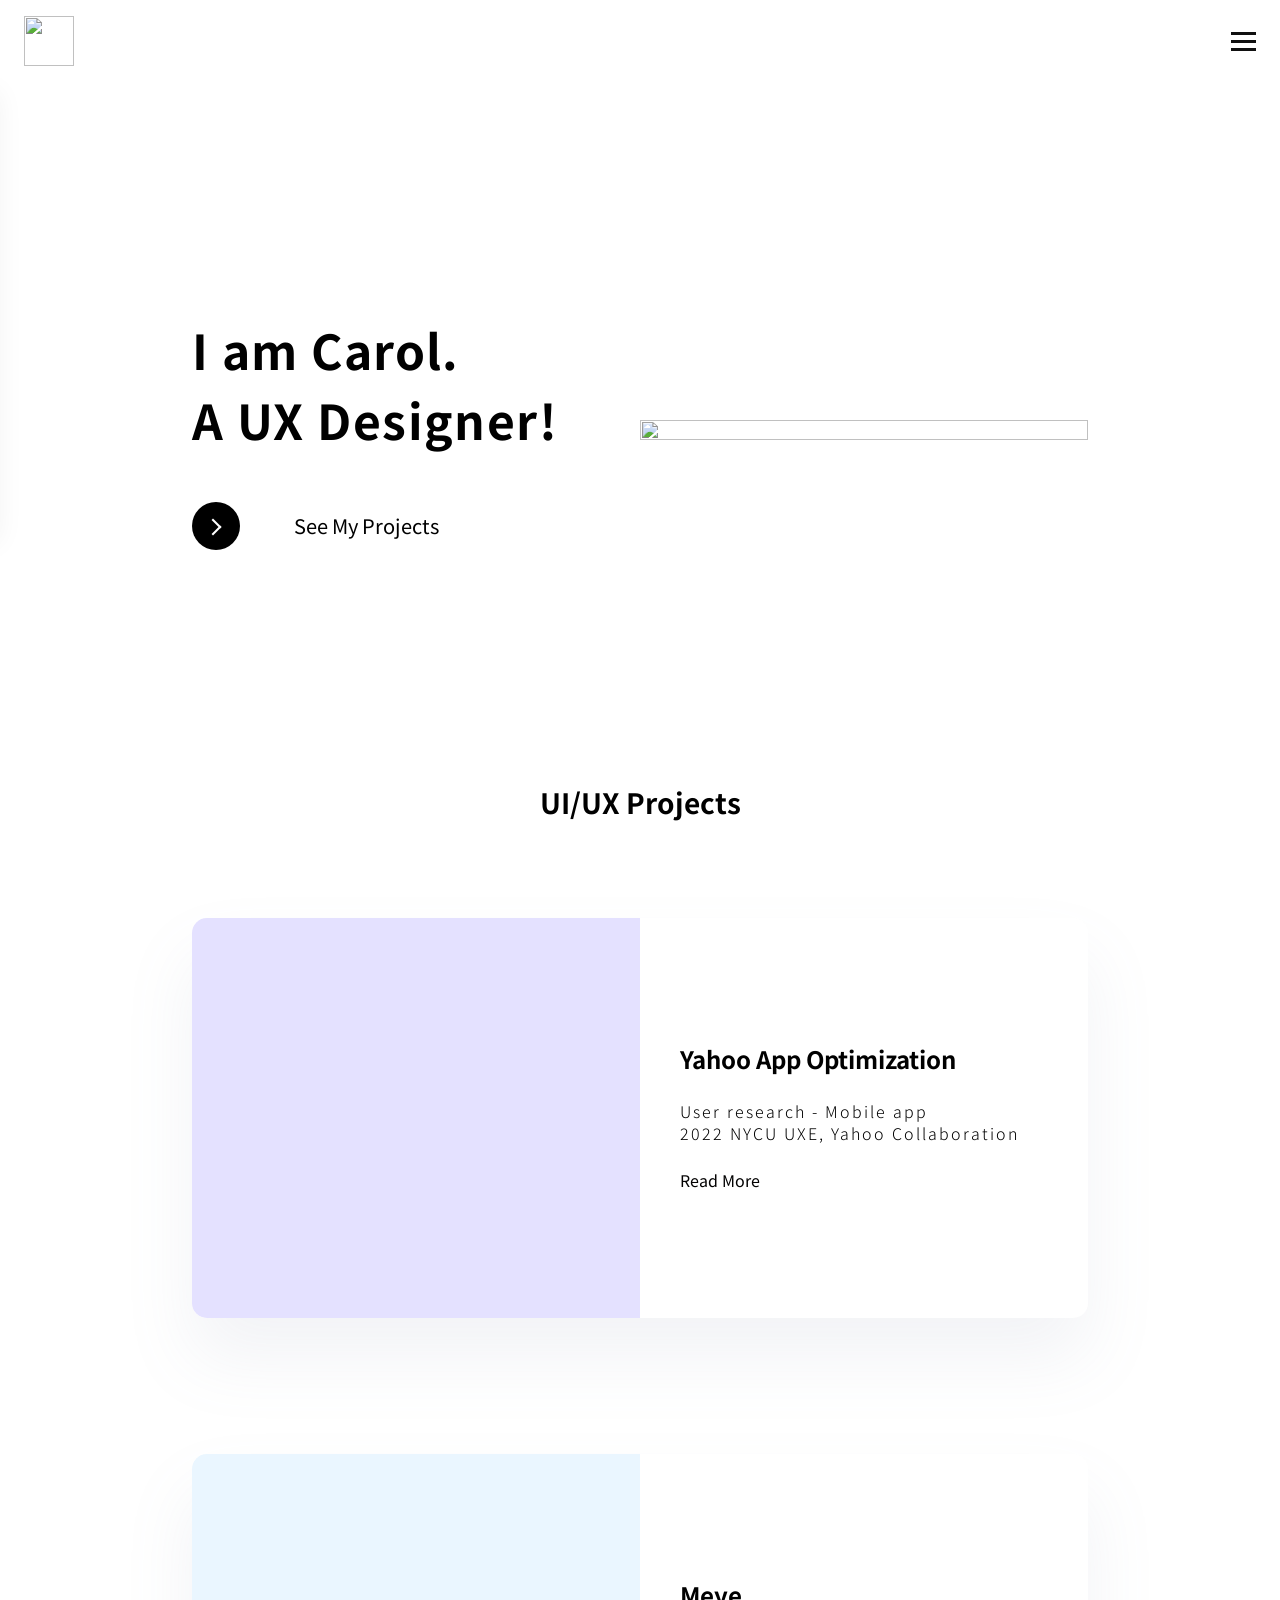
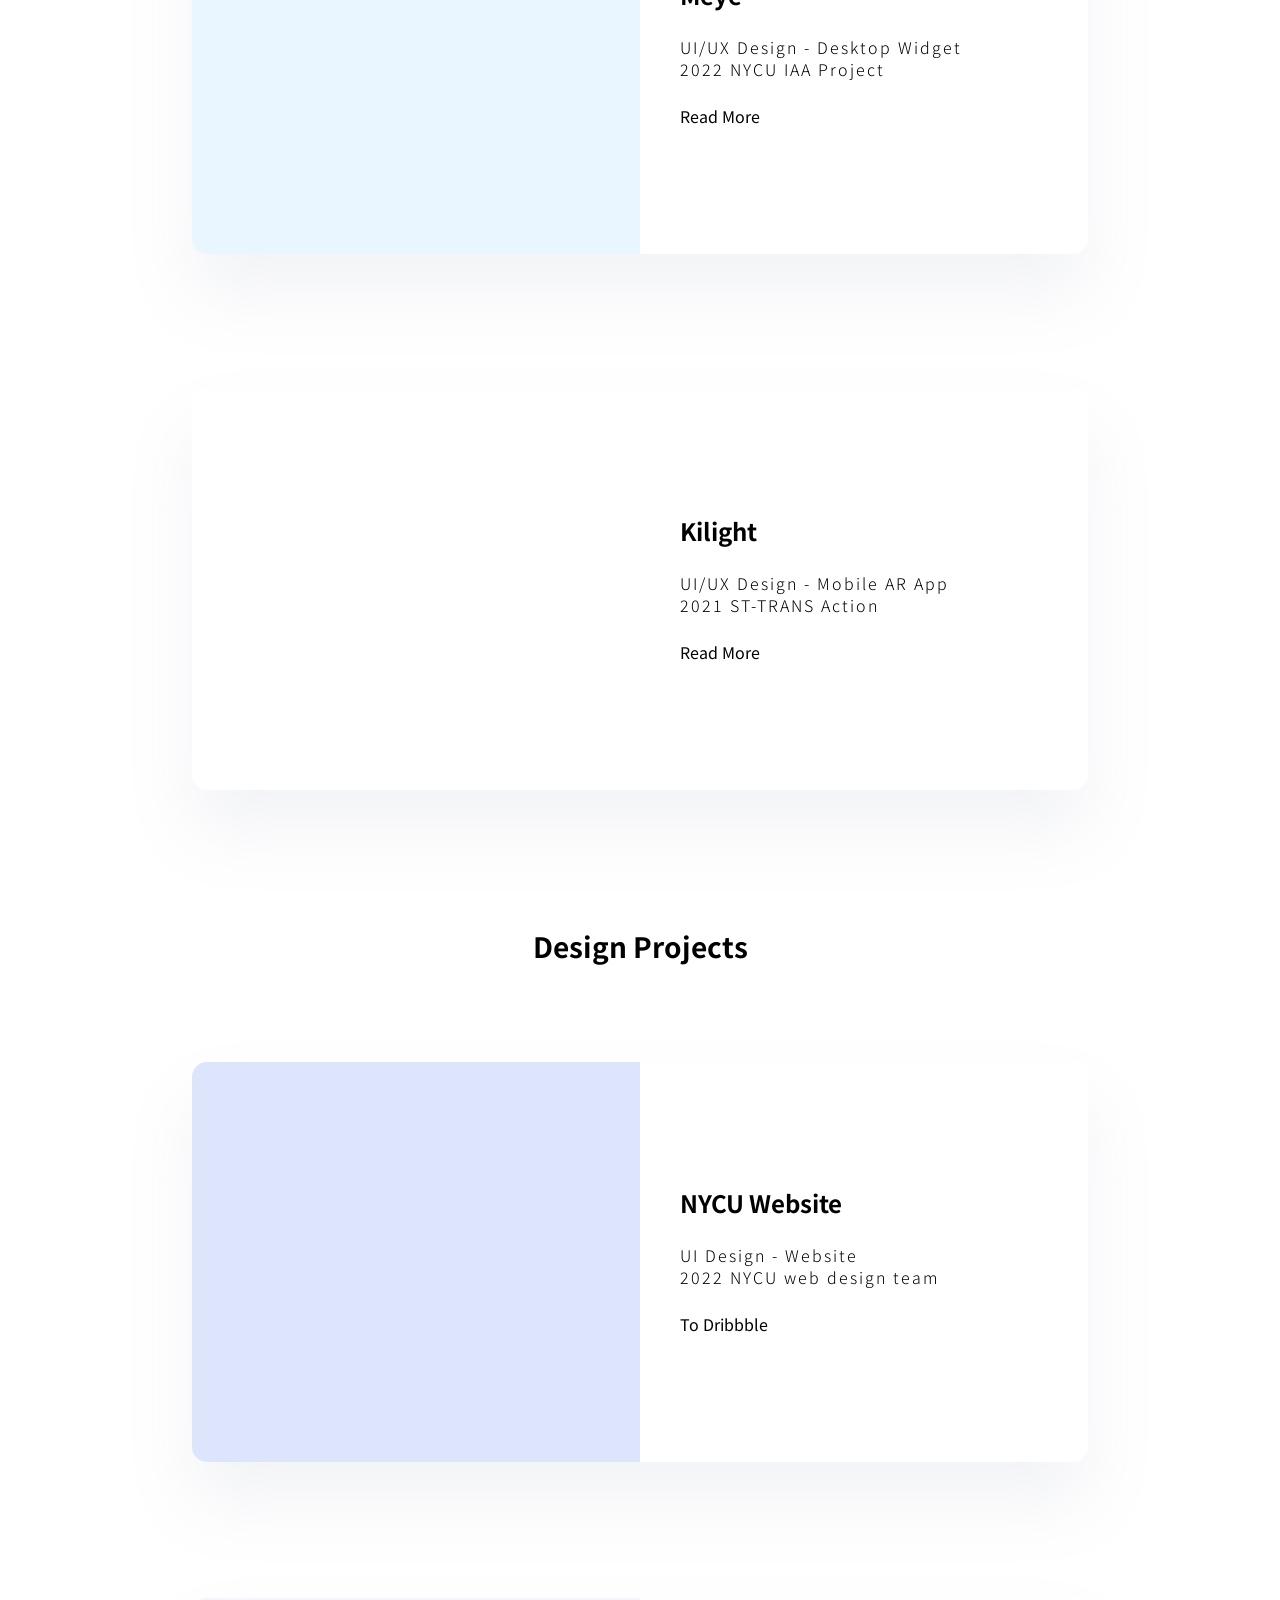
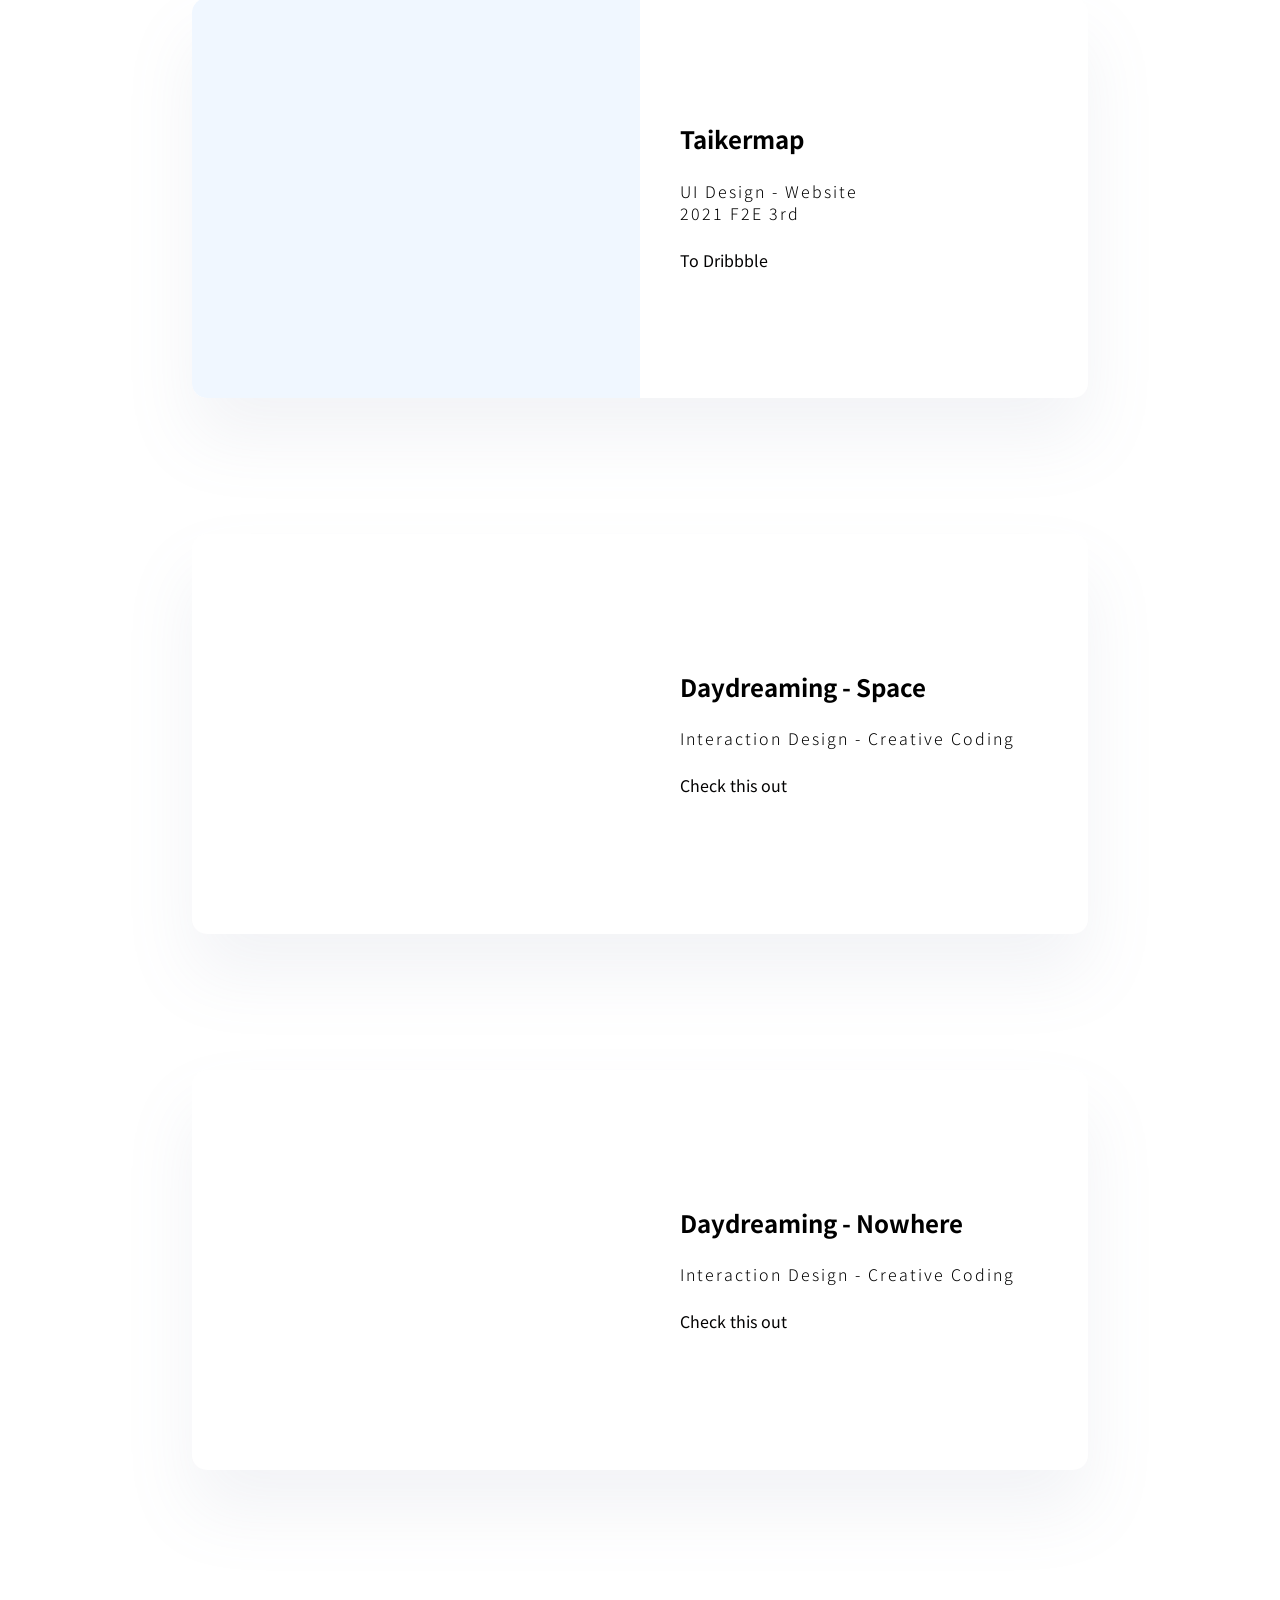
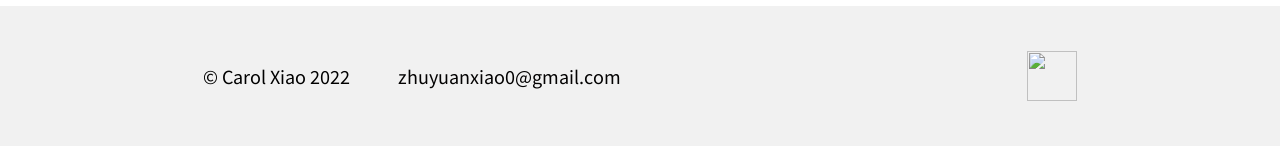
==== docs/index.html @ 7f62ba8b "update title" ====
<!DOCTYPE html>
<html lang="en">

<head>
  <meta charset="UTF-8" />
  <link rel="stylesheet" type="text/css" href="myPortfolio.css" />
  <link rel="stylesheet" type="text/css" href="header.css" />
  <title>Carol Xiao</title>
  <link rel="shortcut icon" href="favicon.ico" />
  <link rel="preconnect" href="https://fonts.googleapis.com" />
  <link rel="preconnect" href="https://fonts.gstatic.com" crossorigin />
  <link href="https://fonts.googleapis.com/css2?family=Noto+Sans+HK:wght@300;400&display=swap" rel="stylesheet" />
  <meta name="viewport" content="width=devide-width, initial-scale=1" />
</head>

<body>
  <header class="header">
    <!-- <div class="header-inner">
        <div class="header-left">
          <h1 id="logo">
            <a href="index.html">
              <img
                src="https://i.imgur.com/pyqhHzc.png"
                width="50px"
                height="50px"
              />
            </a>
          </h1>
        </div> -->

    <nav class="navbar">
      <a href="index.html">
        <img src="https://i.imgur.com/pyqhHzc.png" width="50px" height="50px" />
      </a>
      <ul class="nav-menu">
        <li class="nav-item">
          <div class="dropDown">
            <a class="nav-link" href="index.html#Works">Works</a>
            <!-- <div class="dropDown_content">
                  <a class="dropDownContent" href="StudyCat.html">Study Cat</a>
                  <a class="dropDownContent" href="Kilight.html">Kilight</a>
                  <a
                    class="dropDownContent"
                    href="https://www.behance.net/gallery/99208945/-The-Little-Planet"
                    target="_blank"
                    >Little Planet</a> -->
          </div>
          </div>
        </li>
        <li class="nav-item">
          <a class="nav-link" href="about.html">About</a>
        </li>
        <li class="nav-item">
          <a class="nav-link" href="https://drive.google.com/file/d/1lMmcZGMxt4HpkdZCqqecUzVyzg5UcU9G/view?usp=sharing"
            target="_blank">Resume</a>
        </li>
        <li class="CTA nav-item">
          <a id="headerCTA" href="mailto:zhuyuanxiao0@gmail.com">
            Contact Me
          </a>
        </li>
      </ul>

      <div class="hamburger">
        <span class="bar"></span>
        <span class="bar"></span>
        <span class="bar"></span>
      </div>
    </nav>
    </div>
  </header>

  <div id="firstSection" >
    <div class="firstSectionBlock">
      <p class="nameTitle" style="letter-spacing: 0.03em">
        I am Carol.<br />A UX Designer!
      </p>
      <p class="nameBriefing">
        I enjoy creating delightful,<br />
        human-centered digital experiences.
      </p>
      <a id="CTA2-link" href="#Works">
        <button class="CTA2">
          <p class="circle" aria-hidden="true">
            <span class="icon arrow"></span>
          </p>
          <span class="button-text">See My Projects</span>
        </button>
      </a>
    </div>
    <div class="firstSectionBlock" >
      <img  src="https://i.imgur.com/aGRggUf.jpg" height="100%" width="100%" />
    </div>
  </div>

  <article>
    <div id="Works"></div>
    <h3 class="projectsTitle" >UI/UX Projects</h3>

    <div class="blog-card" style="cursor:pointer;" onclick="location.href='Yahoo_app.html'" >
      <div class="meta">
        <div class="photowBG"
          style="background-image: url(https://i.imgur.com/H37JHY9.png); background-color: #E4E1FF;"></div>
      </div>
      <div class="description">
        <h1>Yahoo App Optimization</h1>
        <h2>User research - Mobile app<br/>2022 NYCU UXE, Yahoo Collaboration</h2>
        <p class="read-more">
          <a href="Yahoo_app.html">Read More</a>
        </p>
      </div>
    </div>

    <div class="blog-card" style="cursor:pointer;" onclick="location.href='Meye.html'">
      <div class="meta">
        <div class="photowBG"
          style="background-image: url(https://i.imgur.com/FBoFRex.png); background-color: #eaf6ff;"></div>
      </div>
      <div class="description">
        <h1>Meye</h1>
        <h2>UI/UX Design - Desktop Widget<br />2022 NYCU IAA Project</h2>
        <p class="read-more">
          <a href="Meye.html">Read More</a>
        </p>
      </div>
    </div>


    <div class="blog-card" style="cursor:pointer;" onclick="location.href='Kilight.html'">
      <div class="meta">
        <div class="photoxBG" style="background-image: url(https://i.imgur.com/wwGRRsD.png)"></div>
      </div>
      <div class="description">
        <h1>Kilight</h1>
        <h2>UI/UX Design - Mobile AR App<br />2021 ST-TRANS Action</h2>
        <p class="read-more">
          <a href="Kilight.html">Read More</a>
        </p>
      </div>
    </div>

    <!-- <div class="blog-card" style="cursor:pointer;" onclick="location.href='Study_Cat.html'">
      <div class="description">
        <h1>Study Cat</h1>
        <h2>UI/UX Design - ChatBot<br />2020 Line Fresh Hackathon Award</h2>
        <p class="read-more">
          <a href="Study_Cat.html">Read More</a>
        </p>
      </div>
      <div class="meta">
        <div class="photowBG"
          style="background-image: url(https://i.imgur.com/IWBKJfR.png); background-color: #FFE5B2;"></div>
      </div>
    </div> -->

    <h3 class="projectsTitle">Design Projects</h3>

    <div class="blog-card" style="cursor:pointer;" onclick="window.open('https://dribbble.com/shots/18249312-School-website');">
      <div class="meta">
        <div class="photowBG"
          style="background-image: url(https://i.imgur.com/tOr6yXT.png); background-color: #DCE5FB;"></div>
      </div>
      <div class="description">
        <h1>NYCU Website</h1>
        <h2>UI Design - Website<br>2022 NYCU web design team</h2>
        <p class="read-more">
          <a href="https://dribbble.com/shots/18249312-School-website" target="_blank">To Dribbble</a>
        </p>
      </div>
    </div>

    <div class="blog-card" style="cursor:pointer;"  onclick="window.open('https://dribbble.com/shots/18231547-Map-Editor');">
      <div class="meta">
        <div class="photowBG"
          style="background-image: url(https://i.imgur.com/XiMyU2R.png); background-color: #F0F7FF;"></div>
      </div>
      <div class="description">
        <h1>Taikermap</h1>
        <h2>UI Design - Website<br>2021 F2E 3rd</h2>
        <p class="read-more">
          <a href="https://dribbble.com/shots/18231547-Map-Editor" target="_blank">To Dribbble</a>
        </p>
      </div>
    </div>

    <div class="blog-card" style="cursor:pointer;" onclick="location.href= 'Space.html'; ">
      <div class="meta">
        <div class="photoxBG" style="background-image: url(https://i.imgur.com/JELkI4J.png)"></div>
      </div>
      <div class="description">
        <h1>Daydreaming - Space</h1>
        <h2>Interaction Design - Creative Coding</h2>
        <p class="read-more">
          <a href="Space.html">Check this out</a>
        </p>
      </div>
    </div>

    <div class="blog-card" style="cursor:pointer;" onclick="location.href= 'Nowhere.html'; ">
      <div class="meta">
        <div class="photoxBG" style="background-image: url(https://i.imgur.com/GGHbXxt.png)"></div>
      </div>
      <div class="description">
        <h1>Daydreaming - Nowhere</h1>
        <h2>Interaction Design - Creative Coding</h2>
        <p class="read-more">
          <a href="Nowhere.html">Check this out</a>
        </p>
      </div>
    </div>



    <!-- <div class="blog-card" style="cursor:pointer;" onclick="window.open(' https://www.behance.net/gallery/99208945/-The-Little-Planet');">
      <div class="meta">
        <div class="photoxBG" style="background-image: url(https://i.imgur.com/3weBnnA.png)"></div>
      </div>
      <div class="description">
        <h1>Little Planet</h1>
        <h2>Graphic Design - Storybook</h2>
        <p class="read-more">
          <a href="https://www.behance.net/gallery/99208945/-The-Little-Planet" target="_blank">To Behance</a>
        </p>
      </div>
    </div> -->


    <!-- <div class="blog-card">
        <div class="meta">
          <div
            class="photo"
            style="background-image: url(https://i.imgur.com/wXl6aeZ.png)"
          ></div>
        </div>
        <div class="description">
          <h1>Walking Workie</h1>
          <h2>UI/UX Design - Tangible Product<br />2021 OPEN HCI Workshop</h2>
          <p class="read-more" style="color: dimgray">Coming Soon!!</p>
        </div>
      </div> -->

  </article>


  <footer>
    <div class="footerLeft">
      <p class="copyright">&copy; Carol Xiao 2022</p>
      <a class="email" href="mailto:zhuyuanxiao0@gmail.com">zhuyuanxiao0@gmail.com</a>
    </div>
    <div class="footerRight">
      <a class="linkedin" href="https://www.linkedin.com/in/carol-xiao-5779a1158/" target="_blank">
        <img src="https://iconape.com/wp-content/files/yd/367773/svg/logo-linkedin-logo-icon-png-svg.png" width="50px"
          height="50px" />
      </a>
    </div>
  </footer>

  <script src="https://ajax.googleapis.com/ajax/libs/jquery/3.3.1/jquery.min.js"></script>
  <script>
    $(document).ready(function () {
      $("a").on("click", function (event) {
        if (this.hash !== "") {
          event.preventDefault();

          var hash = this.hash;

          $("html, body").animate(
            {
              scrollTop: $(hash).offset().top,
            },
            450,
            function () {
              // Add hash (#) to URL when done scrolling (default click behavior)
              window.location.hash = hash;
            }
          );
        } // End if
      });
    });
  </script>
  <script src="myPortfolio.js"></script>
</body>

</html>
---- docs/myPortfolio.css ----
* {
  margin: 0;
  padding: 0;
  font-family: "Noto Sans HK", sans-serif;
}

li {
  list-style: none;
}

img {
  vertical-align: top;
  border: none;
}

footer {
  display: flex;
  background-color: #f1f1f1;
  align-items: center;
  bottom: 0;
  width: 100%;
  margin: auto;
}

.footerLeft {
  display: flex;
  justify-content: flex-start;
}

.copyright {
  margin: 24px;
  color: #000000;
}

.email {
  margin: 24px;
  color: #000000;
}

.linkedin {
  margin: 24px;
}

/*1920 too small, 768 below hamburger*/
.dropDown:hover .dropDown_content {
  display: block;
}

.dropDown_content a:hover {
  background-color: #f1f1f1;
}

.dropDownContent {
  display: block;
}

.img-left {
  display: flex;
  justify-content: flex-start;
  align-items: center;
}

.row-img {
  display: flex;
  flex-direction: row;
}

/* full viewport*/
/* #Works{
    height: 24px;
} */

.blog-card {
  transition: 1s all;
  display: flex;
  flex-direction: column;
  margin: 136px auto;
  box-shadow: 0 40px 70px 0 rgb(130 136 171 / 10%);
  background: #fff;
  line-height: 1.4;
  border-radius: 15px;
  overflow: hidden;
  flex-direction: row;
  width: 70%;
  height: auto;
}

.blog-card:hover {
  transition: 1s all;
  box-shadow: 0 40px 70px 0 rgb(130 136 171 / 30%);
}

.blog-card .meta {
  flex-basis: 50%;
  height: auto;
}

.blog-card .description {
  flex-basis: 50%;
}

.blog-card .meta {
  position: relative;
}

.blog-card .photowBG {
  position: absolute;
  /* border-top-left-radius: 15px; */
  top: 0;
  right: 0;
  bottom: 0;
  left: 0;
  background-size: contain;
  background-position: center;
  background-repeat: no-repeat;
  transition: transform 0.2s;
}

.blog-card .photoxBG {
  position: absolute;
  /* border-top-left-radius: 15px; */
  top: 0;
  right: 0;
  bottom: 0;
  left: 0;
  background-size: cover;
  background-position: center;
  transition: transform 0.2s;
}

.blog-card .description {
  margin: auto;
  background: #fff;
  position: relative;
  width: 100%;
}

.blog-card .description h1 {
  margin-top: 24px;
  font-size: 24px;
  padding-left: 40px;
}

.blog-card .description .read-more {
  margin-bottom: 24px;
  font-size: 16px;
  padding-left: 40px;
}

.blog-card .description h2 {
  font-size: 16px;
  font-weight: 300;
  /* text-transform: uppercase; */
  letter-spacing: 2px;
  padding: 24px 24px 24px 40px;
}

.description {
  text-align: left;
}

.blog-card .description .read-more a:after {
  content: "→";
  font-family: FontAwesome;
  margin-left: -10px;
  opacity: 0;
  vertical-align: middle;
  transition: margin 0.3s, opacity 0.3s;
}

.blog-card .description .read-more a:hover:after {
  margin-left: 5px;
  opacity: 1;
}

/*full viewport*/

.scFirstSection {
  background-color: #fbfbfb;
  position: relative;
  width: 100%;
  height: 350px;
  display: flex;
  justify-content: center;
}

#abFirstSection {
  background-color: #f2f2f2;
  position: relative;
  width: 100%;
  height: 350px;
  text-align: center;
}

/*full viewport*/
section,
article {
  align-items: center;
  text-align: center;
}

div.contentLine {
  /* width: 50%; */
  margin: 40px auto 40px auto;
}

/**/
hr {
  border: 0.5px solid #767676;
}

/**/

div.columnProjectBlock {
  margin: auto;
  align-items: flex-start;
  width: 50%;
  height: auto;
  line-height: 50px;
  text-align: center;
  border-radius: 10px;
  display: flex;
}

.column {
  /* flex: 50%;
  padding: 16px 0; */
  text-align: left;
  height: auto;
}

div.sc-project-block {
  margin: auto;
  display: block;
  /* width: 70%; */
  height: auto;
  line-height: 50px;
  border-radius: 10px;
}

.Center3Rows {
  display: flex;
  flex-direction: row;
  align-items: center;
}

.centerRowHighlight {
  color: #32A4F4;
  padding: 8px;
}

.centerRow {
  margin: 12px;
  padding: 16px;
  text-align: center;
  border-radius: 6px;
  background-color: #EDF8FF;
  box-shadow: 10px 13px 0px 0px #F8F8F8;
}


/* max 以下 min 以上 */

@media (min-width: 320px) {

  /**/
  #firstSection {
    background-color: #ffff;
    width: 80%;
    position: relative;
    margin: auto;
    display: flex;
    padding: 0 10%;
    height: auto+40px;
    justify-content: space-between;
    align-items: center;
  }

  .nameTitle {
    color: #000000;
    font-size: 20px;
    font-weight: bolder;
    width: auto;
  }

  /**/
  .nameBriefing {
    display: none;
  }

  /**/
  button.CTA2 {
    display: none;
    /* font-size: 12px;
    margin-top: 16px;
    line-height: 24px;
    height: 24px;
    padding: 0 8px 0 8px;
    border: none;
    color: #fff;
    background-color: #000000;
    border-radius: 5px; */
    /* position: relative; */
  }

  /**/
  .projectsTitle {
    font-size: 18px;
    text-align: center;
    margin-bottom: -40px;
    padding-top: 32px;
  }

  /**/
  .blog-card {
    flex-direction: column;
    margin: 56px auto;
    width: 80%;
    height: 400px;
    display: flex;
  }

  .blog-card .photo {
    position: absolute;
    top: 0;
    right: 0;
    bottom: 0;
    left: 0;
    /* background-size: cover; */
    /* background-position: center; */
    transition: transform 0.2s;
    order: 1;
  }

  .blog-card .description {
    order: 2;
  }

  .blog-card .description h1 {
    margin-top: 24px;
    font-size: 16px;
    padding-left: 24px;
  }

  .blog-card .description .read-more {
    margin-bottom: 24px;
    font-size: 12px;
    padding-left: 24px;
  }

  .blog-card .description h2 {
    font-size: 12px;
    font-weight: 300;
    /* text-transform: uppercase; */
    letter-spacing: 2px;
    padding: 24px 24px 24px 24px;
  }

  /**/
  footer {
    display: flex;
    height: 320px;
    flex-direction: column;
    justify-content: space-around;
    align-items: center;
    bottom: 0;
    width: 100%;
    background-color: #f1f1f1;
  }

  .footerLeft {
    display: flex;
    flex-direction: column;
    justify-content: center;
    align-items: center;
    font-size: 14px;
  }

  /**/
  #klFirstSection {
    display: flex;
    flex-direction: column;
    justify-content: space-between;
    background-color: #e5efbd;
    position: relative;
    width: 100%;
    height: auto;
    text-align: center;
    margin-bottom: 40px;
  }

  .kltitle {
    padding: 40px;
    font-size: 40px;
    color: #81b85c;
  }

  strong.title {
    font-size: 18px;
    margin: 16px;
    line-height: 20px;
  }

  .klimg {
    color: #81b85c;
    height: auto;
    width: 300px;
  }

  div.columnProjectBlock {
    margin: auto;
    align-items: flex-start;
    justify-content: center;
    width: 90%;
    height: auto;
    line-height: 50px;
    text-align: center;
    border-radius: 10px;
    flex-direction: column;
    display: flex;
  }

  div.project-block {
    margin: auto;
    display: block;
    align-items: center;
    justify-content: center;
    /* width: 90%; */
    height: auto;
    line-height: 32px;
    text-align: left;
    border-radius: 10px;
  }

  p.boldBriefing {
    font-weight: 500;
    color: black;
    font-size: 16px;
    line-height: 25px;
    padding: 16px 8px 8px 8px;
  }

  .briefing {
    font-family: "Noto Sans HK", sans-serif;
    font-size: 14px;
    line-height: 30px;
    font-weight: 300;
    padding: 8px 8px 24px 8px;
    letter-spacing: 2px;
    color: #000000;
  }

  p.centerBriefing {
    font-family: "Noto Sans HK", sans-serif;
    font-size: 14px;
    line-height: 30px;
    font-weight: 300;
    padding: 8px 8px 24px 8px;
    letter-spacing: 2px;
    color: #000000;
    text-align: center;
  }

  div.columnProjectBlockImg {
    margin: auto;
    align-items: center;
    justify-content: center;
    width: 100%;
    height: auto;
    line-height: 50px;
    text-align: center;
    border-radius: 10px;
    display: flex;
    flex-wrap: wrap;
  }

  .columnImgWithBorder {
    flex: 50%;
    margin: 16px;
    border: 0.5px solid #000;
  }

  .columnImg {
    flex: 50%;
    margin: 16px;
  }

  /*KLtable2*/

  .flex-container {
    border-radius: 6px;
    display: flex;
    flex-direction: column;
    text-align: center;
    width: 100%;
    margin: auto;
    flex-wrap: wrap;
  }

  .table-odd-column {
    background-color: #f2f9d5;
    padding: 16px;
    flex: 10%;
    display: flex;
    flex-direction: row;
  }

  .table-content {
    flex: 10%;
    font-size: 12px;
    line-height: 16px;
  }

  .table-content-img {
    flex: 10%;
    font-size: 12px;
    line-height: 16px;
  }

  .table-even-column {
    background-color: #fefffb;
    padding: 16px;
    flex: 10%;
    display: flex;
  }

  /* div.contentLine {
    width: 80%;
  } */

  .Center3Rows {
    display: flex;
    flex-direction: column;
  }

  .centerRow {
    width: 80%;
    margin-top: 12px;
    margin-bottom: 12px;
  }

  .yahooAppPersona {
    width: 80%;
  }
}


@media (min-width: 768px) {

  /**/
  #firstSection {
    background-color: #ffff;
    width: 80%;
    position: relative;
    margin: auto;
    display: flex;
    padding: 0 10%;
    height: 500px;
    justify-content: space-between;
    align-items: center;
  }

  .nameTitle {
    color: #000000;
    font-size: 32px;
    font-weight: bolder;
    width: auto;
  }

  .nameBriefing {
    font-size: 20px;
    width: auto;
    margin-top: 48px;
  }

  /**/
  button.CTA2 .button-text {
    font-size: 20px;
    line-height: 48px;
  }

  /**/
  .projectsTitle {
    font-size: 24px;
    text-align: center;
    margin-bottom: -40px;
  }

  /**/
  .blog-card {
    flex-direction: row;
    margin: 136px auto;
    width: 70%;
    height: 400px;
  }

  .blog-card .description h1 {
    margin-top: 24px;
    font-size: 24px;
    padding-left: 40px;
  }

  .blog-card .description .read-more {
    margin-bottom: 24px;
    font-size: 16px;
    padding-left: 40px;
  }

  .blog-card .description h2 {
    font-size: 16px;
    font-weight: 300;
    /* text-transform: uppercase; */
    letter-spacing: 2px;
    padding: 24px 24px 24px 40px;
  }

  /**/
  .projectsTitle {
    font-size: 24px;
    text-align: center;
    margin-bottom: -40px;
    padding-top: 0px;
  }

  /**/

  .headerUl {
    width: 360px;
    display: grid;
    grid-gap: 20px;
    grid-template-columns: 1fr 1fr 1fr;
  }

  .pagelink {
    font-size: 18px;
  }

  /**/
  footer {
    display: flex;
    height: 140px;
    flex-direction: row;
    justify-content: space-around;
    align-items: center;
    bottom: 0;
    width: 100%;
    background-color: #f1f1f1;
  }

  .footerLeft {
    display: flex;
    flex-direction: row;
    justify-content: flex-start;
    font-size: 18px;
  }

  /**/
  #klFirstSection {
    display: flex;
    flex-direction: column;
    justify-content: space-between;
    background-color: #e5efbd;
    position: relative;
    width: 100%;
    height: 450px;
    text-align: center;
  }

  .kltitle {
    padding: 40px;
    font-size: 40px;
    color: #81b85c;
  }

  .klimg {
    color: #81b85c;
    height: 300px;
    width: auto;
  }

  strong.title {
    font-size: 18px;
    margin: 40px;
    line-height: 24px;
  }

  div.columnProjectBlock {
    margin: auto;
    align-items: flex-start;
    width: 50%;
    height: auto;
    line-height: 50px;
    text-align: center;
    border-radius: 10px;
    display: flex;
  }

  div.project-block {
    margin: auto;
    display: block;
    align-items: center;
    justify-content: center;
    /* width: 60%; */
    height: auto;
    line-height: 32px;
    text-align: left;
    border-radius: 10px;
  }

  p.boldBriefing {
    font-weight: 500;
    color: black;
    font-size: 16px;
    line-height: 25px;
    padding: 16px 8px 8px 8px;
  }

  .briefing {
    font-family: "Noto Sans HK", sans-serif;
    font-size: 16px;
    line-height: 30px;
    font-weight: 300;
    padding: 8px 8px 24px 8px;
    letter-spacing: 2px;
    color: #000000;
  }

  p.centerBriefing {
    font-family: "Noto Sans HK", sans-serif;
    font-size: 16px;
    line-height: 30px;
    font-weight: 300;
    padding: 8px 8px 24px 8px;
    letter-spacing: 2px;
    color: #000000;
    text-align: center;
  }

  div.columnProjectBlockImg {
    margin: auto;
    align-items: center;
    justify-content: center;
    width: 100%;
    height: auto;
    line-height: 50px;
    text-align: center;
    border-radius: 10px;
    display: flex;
    flex-wrap: nowrap;
  }

  .columnImgWithBorder {
    flex: 50%;
    margin: 16px;
    text-align: left;
    /* height: 340px; */
    border: 0.5px solid #000;
  }

  /*KLtable2*/

  .flex-container {
    border-radius: 6px;
    display: flex;
    flex-direction: column;
    text-align: center;
    width: 90%;
    margin: auto;
    flex-wrap: nowrap;
  }

  .table-odd-column {
    background-color: #f2f9d5;
    padding: 16px;
    flex: 10%;
    display: flex;
    flex-direction: row;
  }

  .table-content {
    flex: 10%;
    line-height: 72px;
  }

  .table-content-img {
    flex: 10%;
  }

  .table-even-column {
    background-color: #fefffb;
    padding: 16px;
    flex: 10%;
    display: flex;
  }

  /**/
  #CTA2-link {
    display: block;
  }

  button.CTA2 {
    margin-top: 48px;
    position: relative;
    display: block;
    cursor: pointer;
    outline: none;
    border: 0;
    text-decoration: none;
    background: transparent;
    padding: 0;
    width: 100%;
    max-width: 300px;
    height: auto;
  }

  /*no hover effect*/
  button.CTA2 .circle {
    transition: all 0.45s cubic-bezier(0.65, 0, 0.076, 1);
    position: relative;
    display: block;
    margin: 0;
    width: 3rem;
    height: 3rem;
    background: #000000;
    border-radius: 1.625rem;
  }

  button.CTA2 .circle .icon {
    transition: all 0.45s cubic-bezier(0.65, 0, 0.076, 1);
    position: absolute;
    top: 0;
    bottom: 0;
    margin: auto;
    background: #fff;
  }

  button.CTA2 .circle .icon.arrow {
    transition: all 0.45s cubic-bezier(0.65, 0, 0.076, 1);
    left: 0.625rem;
    width: 1.125rem;
    height: 0.125rem;
    background: none;
  }

  button.CTA2 .circle .icon.arrow::before {
    position: absolute;
    content: "";
    top: -0.25rem;
    right: 0.0625rem;
    width: 0.625rem;
    height: 0.625rem;
    border-top: 0.125rem solid #fff;
    border-right: 0.125rem solid #fff;
    transform: rotate(45deg);
  }

  button.CTA2 .button-text {
    transition: width 0.45s cubic-bezier(0.85, 0, 0.076, 1);
    position: absolute;
    top: 0;
    left: 0;
    right: 0;
    bottom: 0;
    padding: 0 0 0 3rem;
    margin: auto;
    color: #000000;
    font-size: 20px;
    line-height: 48px;
    text-align: center;
  }

  button:hover .circle {
    width: 100%;
  }

  button:hover .circle .icon.arrow {
    background: #fff;
    transform: translate(1rem, 0);
  }

  button:hover .button-text {
    color: #fff;
  }
/* 
  div.contentLine {
    width: 50%;
  } */

  .Center3Rows {
    display: flex;
    flex-direction: row;
    justify-content: space-evenly;
    align-items: stretch;
  }

  .centerRowHighlight {
    color: #32A4F4;
  }


  .centerRow {
    /* display: flex;
    justify-content: space-evenly;
    flex-direction: row; */
    /* width: 25%; */
    /* height:10%;
    margin: auto; */
    padding: 16px;
    text-align: center;
    border-radius: 6px;
    background-color: #EDF8FF;
    box-shadow: 10px 13px 0px 0px #F8F8F8;
  }

}

@media (min-width: 1024px) {

  /**/
  #firstSection {
    background-color: #ffff;
    width: 70%;
    position: relative;
    margin: auto;
    display: flex;
    padding: 0 10%;
    height: 700px;
    justify-content: space-between;
    align-items: center;
  }

  .nameTitle {
    color: #000000;
    font-size: 48px;
    font-weight: bolder;
    width: auto;
  }

  /**/
  .nameBriefing {
    font-size: 24px;
    width: auto;
    margin-top: 48px;
  }

  .projectsTitle {
    font-size: 28px;
    text-align: center;
    margin-bottom: -40px;
  }

  /**/
  /**/
  #klFirstSection {
    display: flex;
    flex-direction: column;
    justify-content: space-between;
    background-color: #e5efbd;
    position: relative;
    width: 100%;
    height: 450px;
    text-align: center;
  }

  .kltitle {
    padding: 40px;
    font-size: 40px;
    color: #81b85c;
  }

  .klimg {
    color: #81b85c;
    height: 300px;
    width: auto;
  }

  strong.title {
    font-size: 20px;
    margin: 40px;
    line-height: 24px;
  }

  div.project-block {
    margin: auto;
    display: block;
    align-items: center;
    justify-content: center;
    /* width: 50%; */
    height: auto;
    line-height: 32px;
    text-align: left;
    border-radius: 10px;
  }

  p.boldBriefing {
    font-weight: 500;
    color: black;
    font-size: 20px;
    line-height: 25px;
    padding: 16px 8px 8px 8px;
  }

  .briefing {
    font-family: "Noto Sans HK", sans-serif;
    font-size: 18px;
    line-height: 30px;
    font-weight: 300;
    padding: 8px 8px 24px 8px;
    letter-spacing: 2px;
    color: #000000;
  }

  p.centerBriefing {
    font-family: "Noto Sans HK", sans-serif;
    font-size: 18px;
    line-height: 30px;
    font-weight: 300;
    padding: 8px 8px 24px 8px;
    letter-spacing: 2px;
    color: #000000;
    text-align: center;
  }

  div.columnProjectBlockImg {
    margin: auto;
    align-items: center;
    justify-content: center;
    width: 100%;
    height: auto;
    line-height: 50px;
    text-align: center;
    border-radius: 10px;
    display: flex;
    flex-wrap: nowrap;
  }

  .columnImgWithBorder {
    flex: 50%;
    margin: 16px;
    text-align: left;
    /* height: 340px; */
    border: 0.5px solid #000;
  }

  /*KLtable2*/

  .flex-container {
    border-radius: 6px;
    display: flex;
    flex-direction: column;
    text-align: center;
    width: 100%;
    margin: auto;
    flex-wrap: nowrap;
  }

  .table-odd-column {
    background-color: #f2f9d5;
    padding: 16px;
    flex: 10%;
    display: flex;
    flex-direction: row;
  }

  .table-content {
    flex: 10%;
    line-height: 72px;
    font-size: 16px;
  }

  .table-content-img {
    flex: 10%;
    font-size: 16px;
  }

  .table-even-column {
    background-color: #fefffb;
    padding: 16px;
    flex: 10%;
    display: flex;
  }

  .yahooAppPersona {
    width: 100%;
  }
}

@media (min-width: 1920px) {

  .blog-card {
    flex-direction: row;
    width: 1344px;
    height: 400px;
  }

  .blog-card .meta {
    flex-basis: 50%;
    height: auto;
  }

  .blog-card .description {
    flex-basis: 50%;
  }
}

/*KLtable1*/
p.tableTitleContent {
  font-family: "Noto Sans HK", sans-serif;
  font-size: 16px;
  line-height: 24px;
  font-weight: 400;
  /* padding: 8px 8px 24px 8px; */
  width: 60%;
  color: #6b4e4f;
  margin: auto;
}

p.tableTitle {
  font-family: "Noto Sans HK", sans-serif;
  font-size: 16px;
  line-height: 24px;
  font-weight: 400;
  color: #000000;
  text-align: left;
}

p.tableContent {
  font-family: "Noto Sans HK", sans-serif;
  font-size: 16px;
  line-height: 20px;
  font-weight: 300;
  color: #000000;
}

.fixed_headers {
  margin: 24px auto 24px auto;
  /* width: 90%; */
  table-layout: fixed;
  border-collapse: collapse;
}

.fixed_headers th {
  padding: auto;
  text-align: center;
  height: 200px;
}

.fixed_headers td.tableContent {
  font-family: "Noto Sans HK", sans-serif;
  font-size: 16px;
  line-height: 20px;
  font-weight: 300;
  color: #000000;
}

.fixed_headers td {
  text-align: left;
}

.fixed_headers td:nth-child(1),
.fixed_headers th:nth-child(1) {
  padding: 8px 16px;
  width: 10% - 64px;
}

.fixed_headers td:nth-child(2),
.fixed_headers th:nth-child(2) {
  padding: 16px;
  width: 45%;
}

.fixed_headers td:nth-child(3),
.fixed_headers th:nth-child(3) {
  padding: 16px;
  width: 45%;
}

.fixed_headers thead {
  background-color: rgba(255, 248, 232);
  color: #000000;
}

.fixed_headers thead tr {
  display: block;
  position: relative;
}

.fixed_headers tbody {
  display: block;
  overflow: auto;
  width: 100%;
  /* height: 400px; */
}

.fixed_headers tbody tr:nth-child(even) {
  background-color: rgba(255, 248, 232);
}



/* 競品分析表格 */
p.tableTitleContent {
  font-family: "Noto Sans HK", sans-serif;
  font-size: 16px;
  line-height: 24px;
  font-weight: 400;
  /* padding: 8px 8px 24px 8px; */
  width: 60%;
  color: #6b4e4f;
  margin: auto;
}

p.tableTitle {
  font-family: "Noto Sans HK", sans-serif;
  font-size: 16px;
  line-height: 24px;
  font-weight: 400;
  color: #000000;
  text-align: left;
}

p.tableContent {
  font-family: "Noto Sans HK", sans-serif;
  font-size: 16px;
  line-height: 20px;
  font-weight: 300;
  color: #000000;
  justify-content: space-between;
}

.competitiveAnalysisTable {
  margin: 24px auto 24px auto;
  table-layout: fixed;
  border-collapse: collapse;
}

.competitiveAnalysisTable th {
  padding: auto;
  text-align: center;
}

.competitiveAnalysisTable td.tableContent {
  font-family: "Noto Sans HK", sans-serif;
  font-size: 16px;
  line-height: 20px;
  font-weight: 300;
  color: #000000;
}

.competitiveAnalysisTable td {
  text-align: left;
}

.competitiveAnalysisTable td:nth-child(1),
.competitiveAnalysisTable th:nth-child(1) {
  padding: 8px 16px;
  width: 15%;
}

.competitiveAnalysisTable td:nth-child(2),
.competitiveAnalysisTable th:nth-child(2) {
  padding: 16px;
  width: 30%;
}

.competitiveAnalysisTable td:nth-child(3),
.competitiveAnalysisTable th:nth-child(3) {
  padding: 16px;
  width: 30%;
}

.competitiveAnalysisTable td:nth-child(4),
.competitiveAnalysisTable th:nth-child(4) {
  padding: 16px;
  width: 30%;
}

.competitiveAnalysisTable thead {
  background-color: rgba(255, 248, 232);
  color: #000000;
  justify-content: space-between;
  line-height: normal;
}

.competitiveAnalysisTable thead tr {
  display: flex;
  position: relative;
}

.competitiveAnalysisTable tbody {
  display: block;
  overflow: auto;
  width: 100%;
  /* height: 400px; scroll */
}

.competitiveAnalysisTable tbody tr:nth-child(even) {
  background-color: rgba(255, 248, 232);
}

.video-container {
  position: relative;
  padding-bottom: 56.25%;
  padding-top: 30px;
  height: 0;
  overflow: hidden;

}

.video-container iframe,
.video-container object,
.video-container embed {
  position: absolute;
  top: 0;
  left: 0;
  width: 100%;
  height: 100%;
}

.old_ie_wrapper {
  height: 400px;
  width: 750px;
  overflow-x: hidden;
  overflow-y: auto;
}

.old_ie_wrapper tbody {
  height: auto;
}

main {
  width: 100%;
  max-width: 1000px;
  margin: 0 auto;
  padding: 0 1.5rem;
  box-sizing: border-box;
}
---- docs/header.css ----
.header {
  display: flex;
  justify-content: center;
}

.header-inner {
  width: 100%;
  display: flex;
  justify-content: space-between;
  background-color: white;
  padding: 24px 32px;
  align-items: center;
  max-width: 1920px;
}

.header-left {
  display: flex;
  align-items: center;
}

.headerUl {
  width: 360px;
  display: grid;
  grid-gap: 20px;
  grid-template-columns: 1fr 1fr 1fr;
}

.pagelink {
  font-size: 18px;
}

@media (min-width: 1024px) {
  .headerUl {
    width: 360px;
    display: grid;
    grid-gap: 20px;
    grid-template-columns: 1fr 1fr 1fr;
  }

  .pagelink {
    font-size: 18px;
  }
}

@media (min-width: 2024px) {
  .header {
    width: 2024px;
    margin: auto;
  }

  .inner-footer {
    width: 2024px;
    margin: auto;
  }
}

.nav-menu {
  position: fixed;
  left: -100%;
  top: 5rem;
  flex-direction: column;
  background-color: #fff;
  width: 100%;
  border-radius: 10px;
  text-align: center;
  transition: 0.3s;
  box-shadow: 0 10px 27px rgba(0, 0, 0, 0.05);
}

.nav-menu.active {
  left: 0;
  z-index: 2;
}

.nav-item {
  margin: 2.5rem 0;
}

.hamburger {
  display: block;
  cursor: pointer;
}

.hamburger.active .bar:nth-child(2) {
  opacity: 0;
}

.hamburger.active .bar:nth-child(1) {
  transform: translateY(8px) rotate(45deg);
}

.hamburger.active .bar:nth-child(3) {
  transform: translateY(-8px) rotate(-45deg);
}

/*CTA*/
#logo {
  width: 50px;
  height: 50px;
  margin-right: 32px;
}

/**/

.navbar {
  display: flex;
  justify-content: space-between;
  align-items: center;
  padding: 1rem 1.5rem;
  width: 100%;
}

.nav-menu {
  display: flex;
  justify-content: space-between;
  align-items: center;
}

.nav-item {
  margin-left: 5rem;
  font-size: 18px;
}

.hamburger {
  display: none;
}

.bar {
  display: block;
  width: 25px;
  height: 3px;
  margin: 5px auto;
  -webkit-transition: all 0.3s ease-in-out;
  transition: all 0.3s ease-in-out;
  background-color: #101010;
}

@media only screen and (max-width: 768px) {
  .nav-menu {
    position: fixed;
    left: -100%;
    top: 5rem;
    flex-direction: column;
    background-color: #fff;
    width: 100%;
    border-radius: 10px;
    text-align: center;
    transition: 0.3s;
    box-shadow: 0 10px 27px rgba(0, 0, 0, 0.05);
  }

  .nav-menu.active {
    left: 0;
    z-index: 2;
  }

  .nav-item {
    margin: 2.5rem 0;
  }

  .hamburger {
    display: block;
    cursor: pointer;
  }
}

@media (min-width: 768px) {

  /**/
  .nav-menu {
    position: fixed;
    left: -100%;
    top: 5rem;
    flex-direction: column;
    background-color: #fff;
    width: 100%;
    border-radius: 10px;
    text-align: center;
    transition: 0.3s;
    box-shadow: 0 10px 27px rgba(0, 0, 0, 0.05);
  }

  .nav-menu.active {
    left: 0;
    z-index: 2;
  }

  .nav-item {
    margin: 2.5rem 0;
  }

  .hamburger {
    display: block;
    cursor: pointer;
  }
}

/**/
#headerCTA {
  display: block;
  transition: all 0.45s cubic-bezier(0.65, 0, 0.076, 1);
  text-align: center;
  width: auto;
  text-align: center;
  height: 40px;
  cursor: pointer;
  border: none;
  color: #fff;
  background-color: #000000;
  border-radius: 5px;
  position: relative;
  line-height: 40px;
  padding: 8px;
  /* margin-left: 5rem; */
}

#headerCTA:hover {
  box-shadow: 4px 4px 10px 1px rgba(0, 0, 0, 0.2);
}


.firstSectionBlock {
  /* align-items: flex-end; */
  flex: 50%;
  height: auto;
}

a:link,
a:visited {
  text-decoration: none;
  color: rgb(3, 2, 2);
}

a:hover {
  color: rgb(49, 141, 216);
}

.dropDown {
  position: relative;
  display: inline-block;
  margin: auto;
}

.dropDown_content {
  display: none;
  position: absolute;
  background-color: white;
  min-width: 120px;
  box-shadow: 0 8px 16px 0 rgba(0, 0, 0, 0.2);
  border-radius: 8px;
  padding: 12px 16px;
  z-index: 1;
}
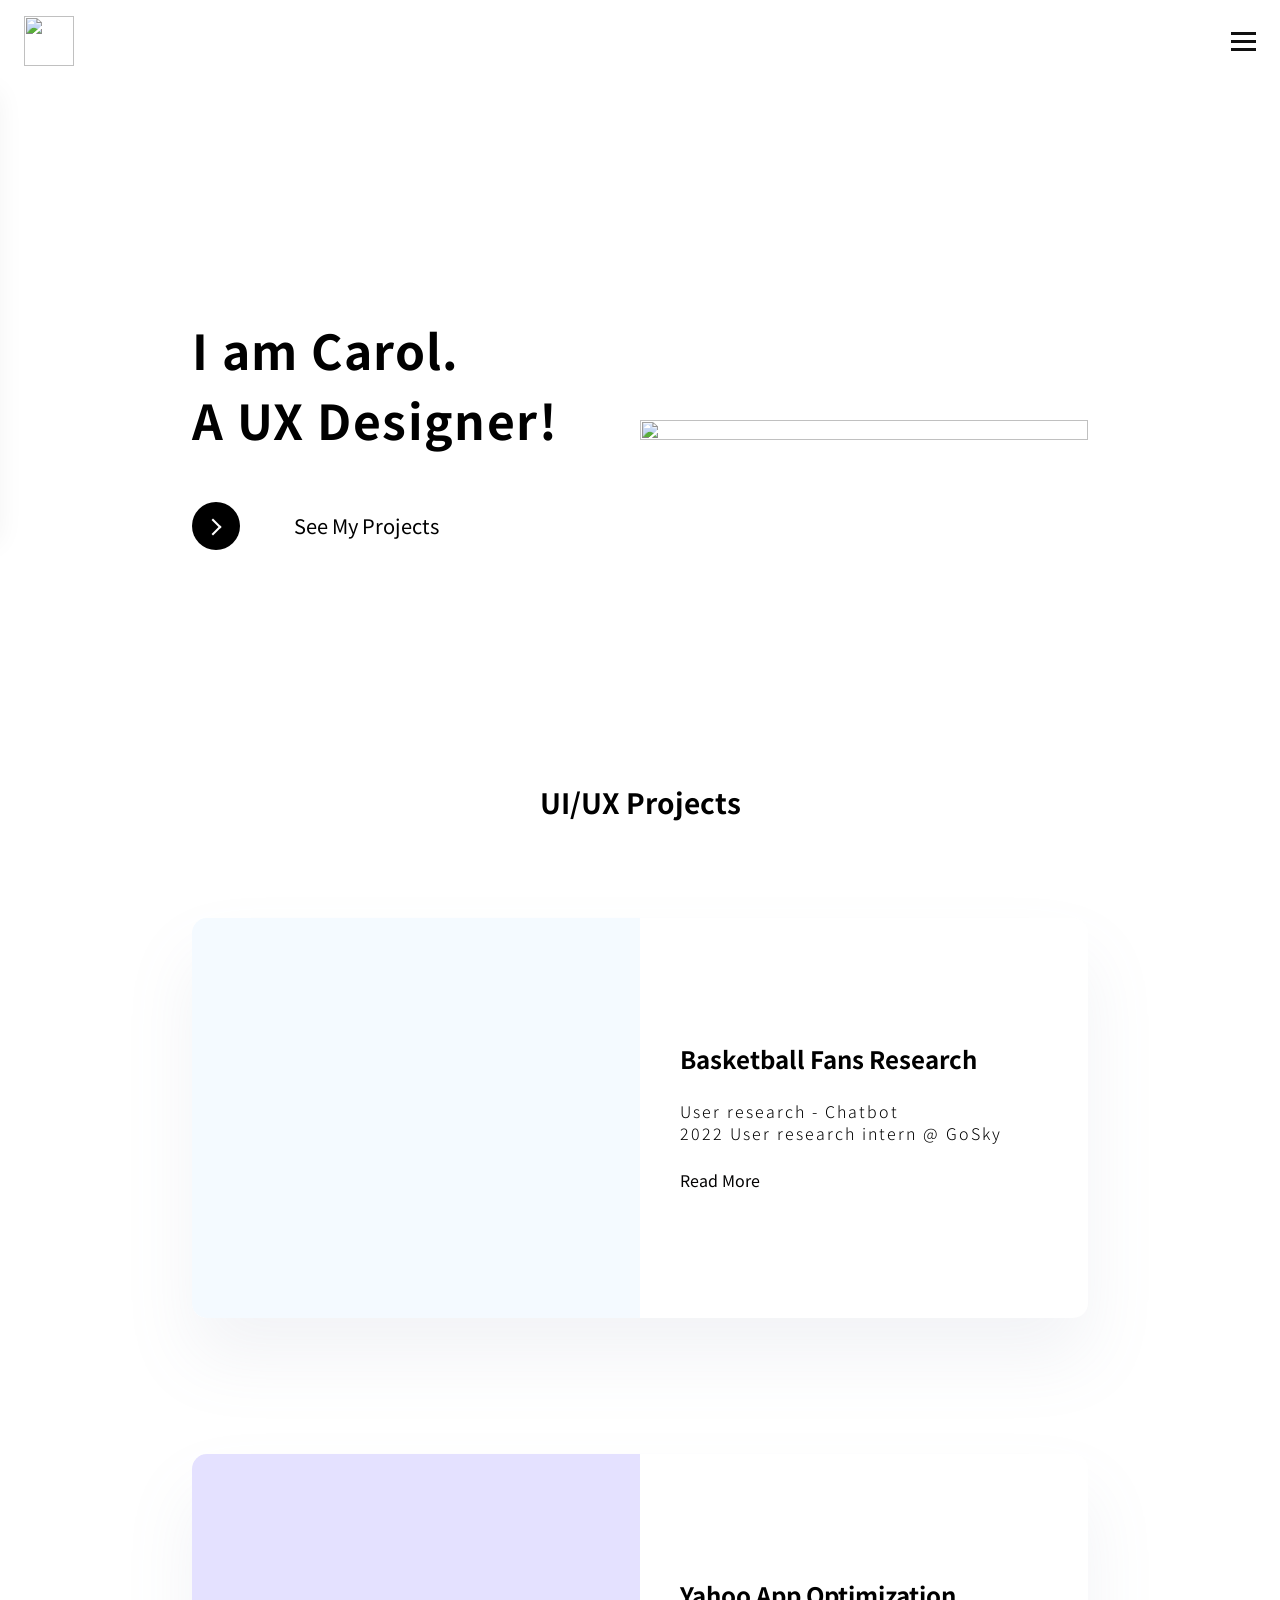
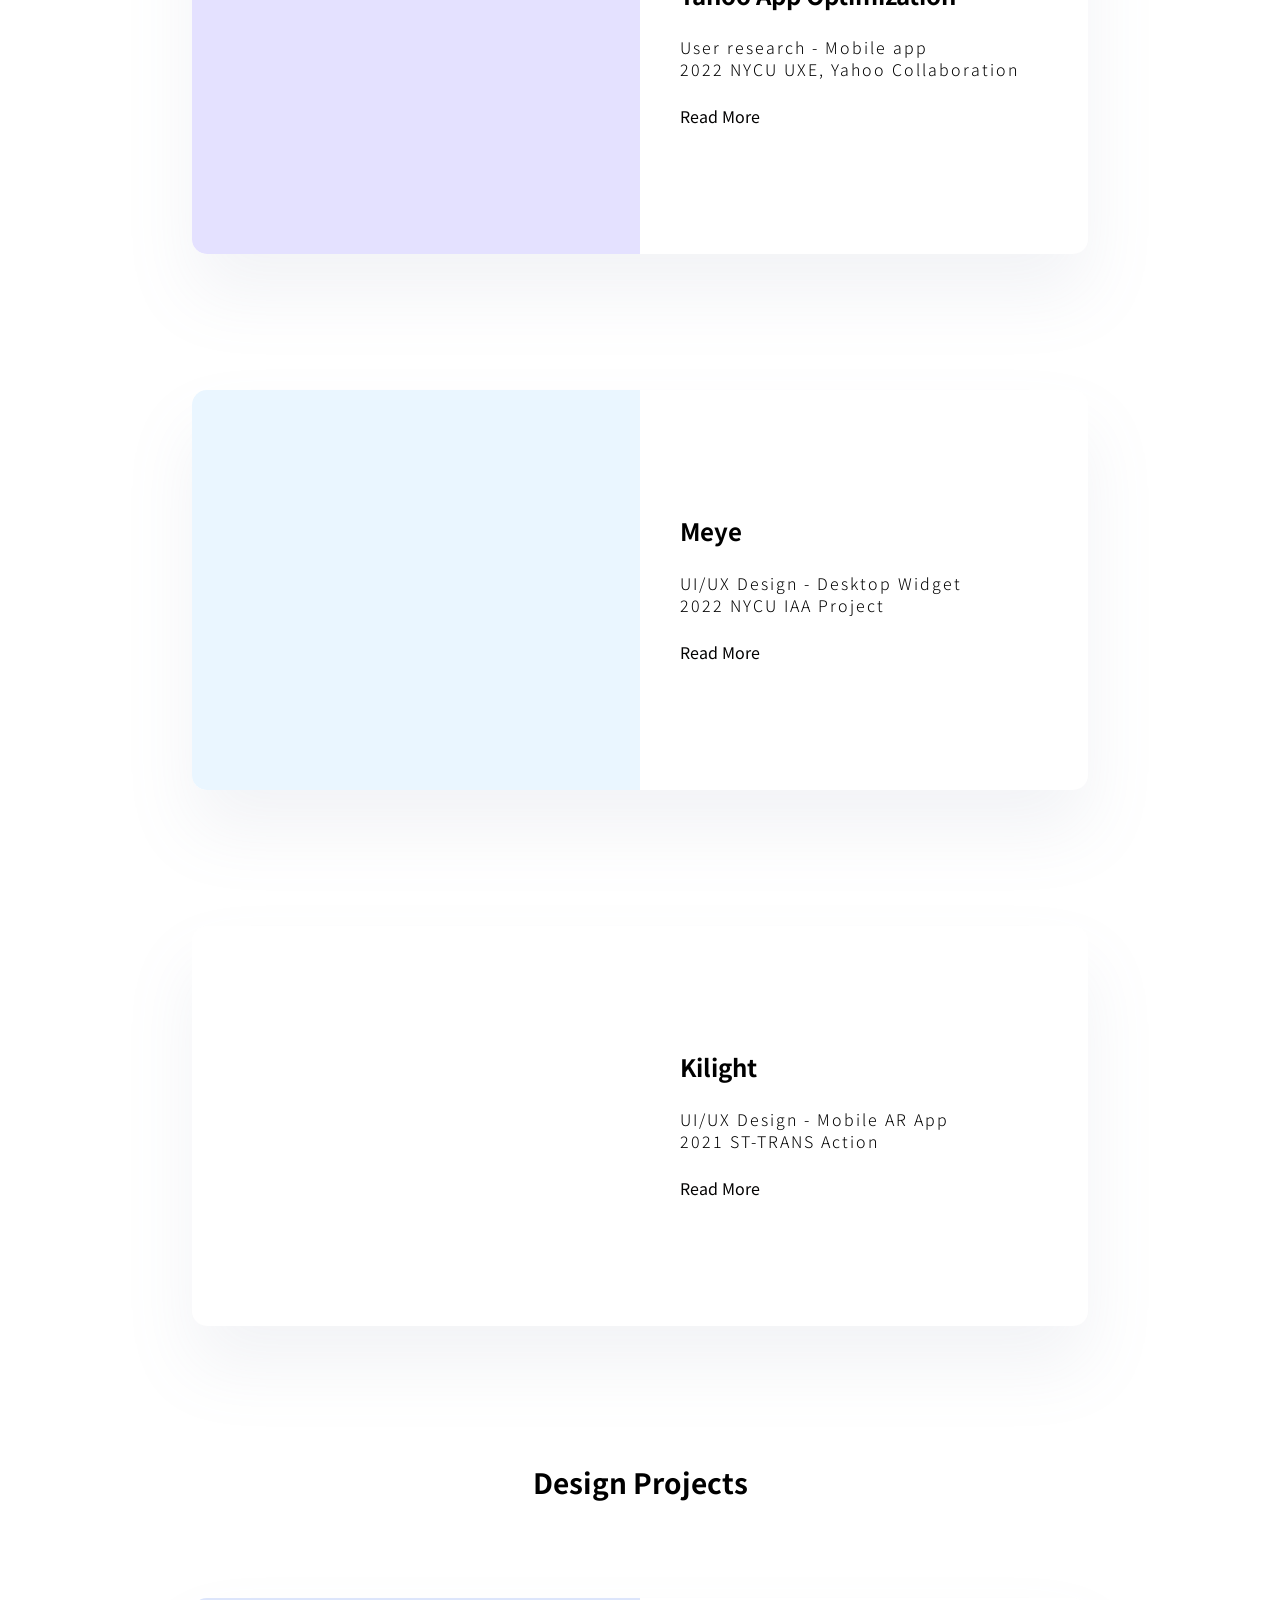
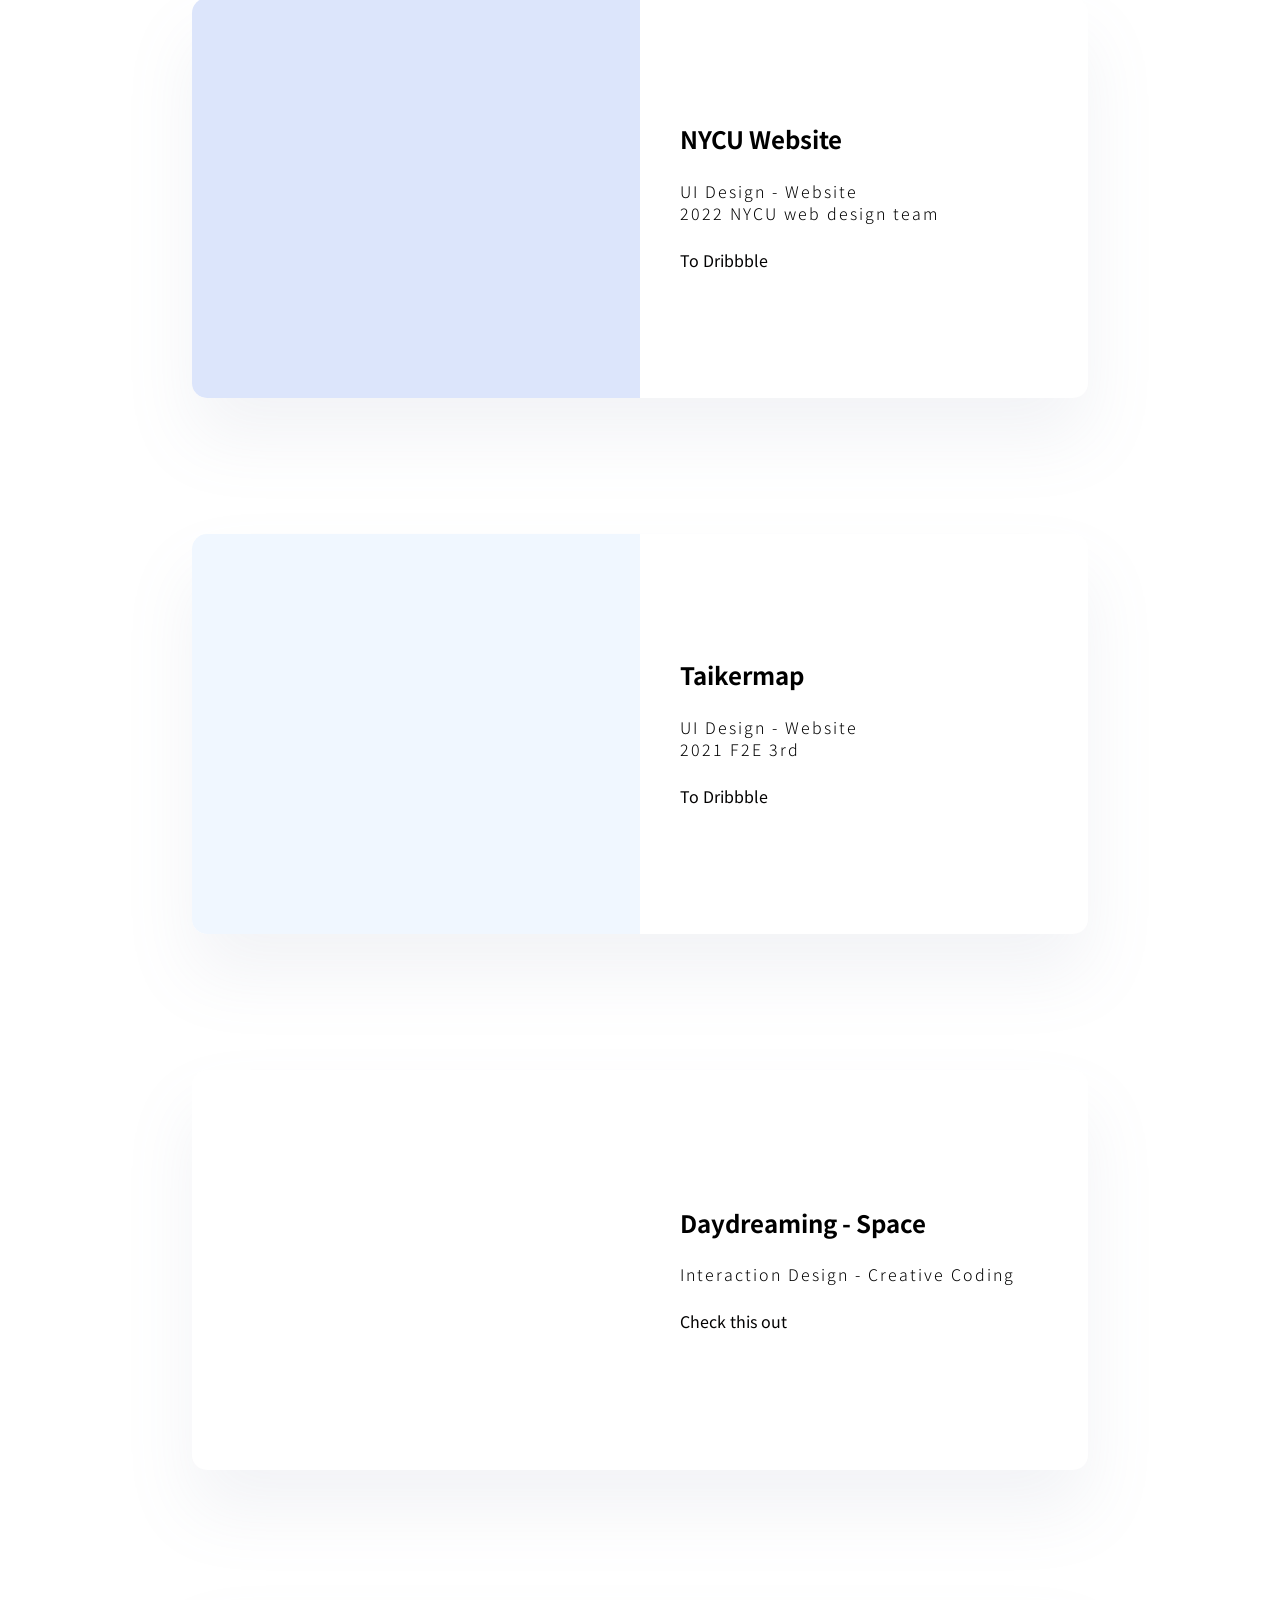
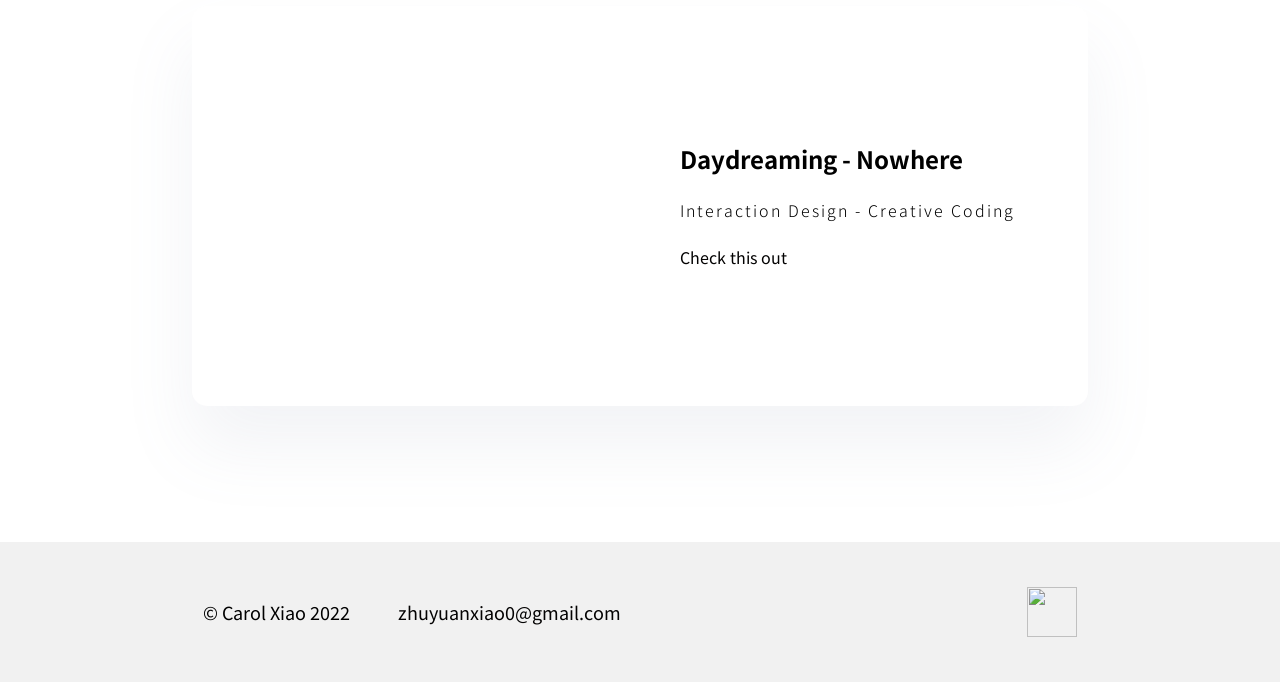
==== commit 2e4a8bf3: "update!" ====
--- a/docs/index.html
+++ b/docs/index.html
@@ -97,6 +97,21 @@
     <div id="Works"></div>
     <h3 class="projectsTitle" >UI/UX Projects</h3>
 
+    <div class="blog-card" style="cursor:pointer;" onclick="location.href='GoSky.html'" >
+
+      <div class="meta">
+        <div class="photowBG"
+          style="background-image: url(https://i.imgur.com/054fYev.png); background-color: #F4FAFF;"></div>
+      </div>
+      <div class="description">
+        <h1>Basketball Fans Research</h1>
+        <h2>User research - Chatbot<br/>2022 User research intern @ GoSky</h2>
+        <p class="read-more">
+          <a href="GoSky_app.html">Read More</a>
+        </p>
+      </div>
+    </div>
+
     <div class="blog-card" style="cursor:pointer;" onclick="location.href='Yahoo_app.html'" >
       <div class="meta">
         <div class="photowBG"
--- a/docs/myPortfolio.css
+++ b/docs/myPortfolio.css
@@ -201,7 +201,7 @@
 
 div.contentLine {
   /* width: 50%; */
-  margin: 40px auto 40px auto;
+  margin: 56px auto 56px auto;
 }
 
 /**/
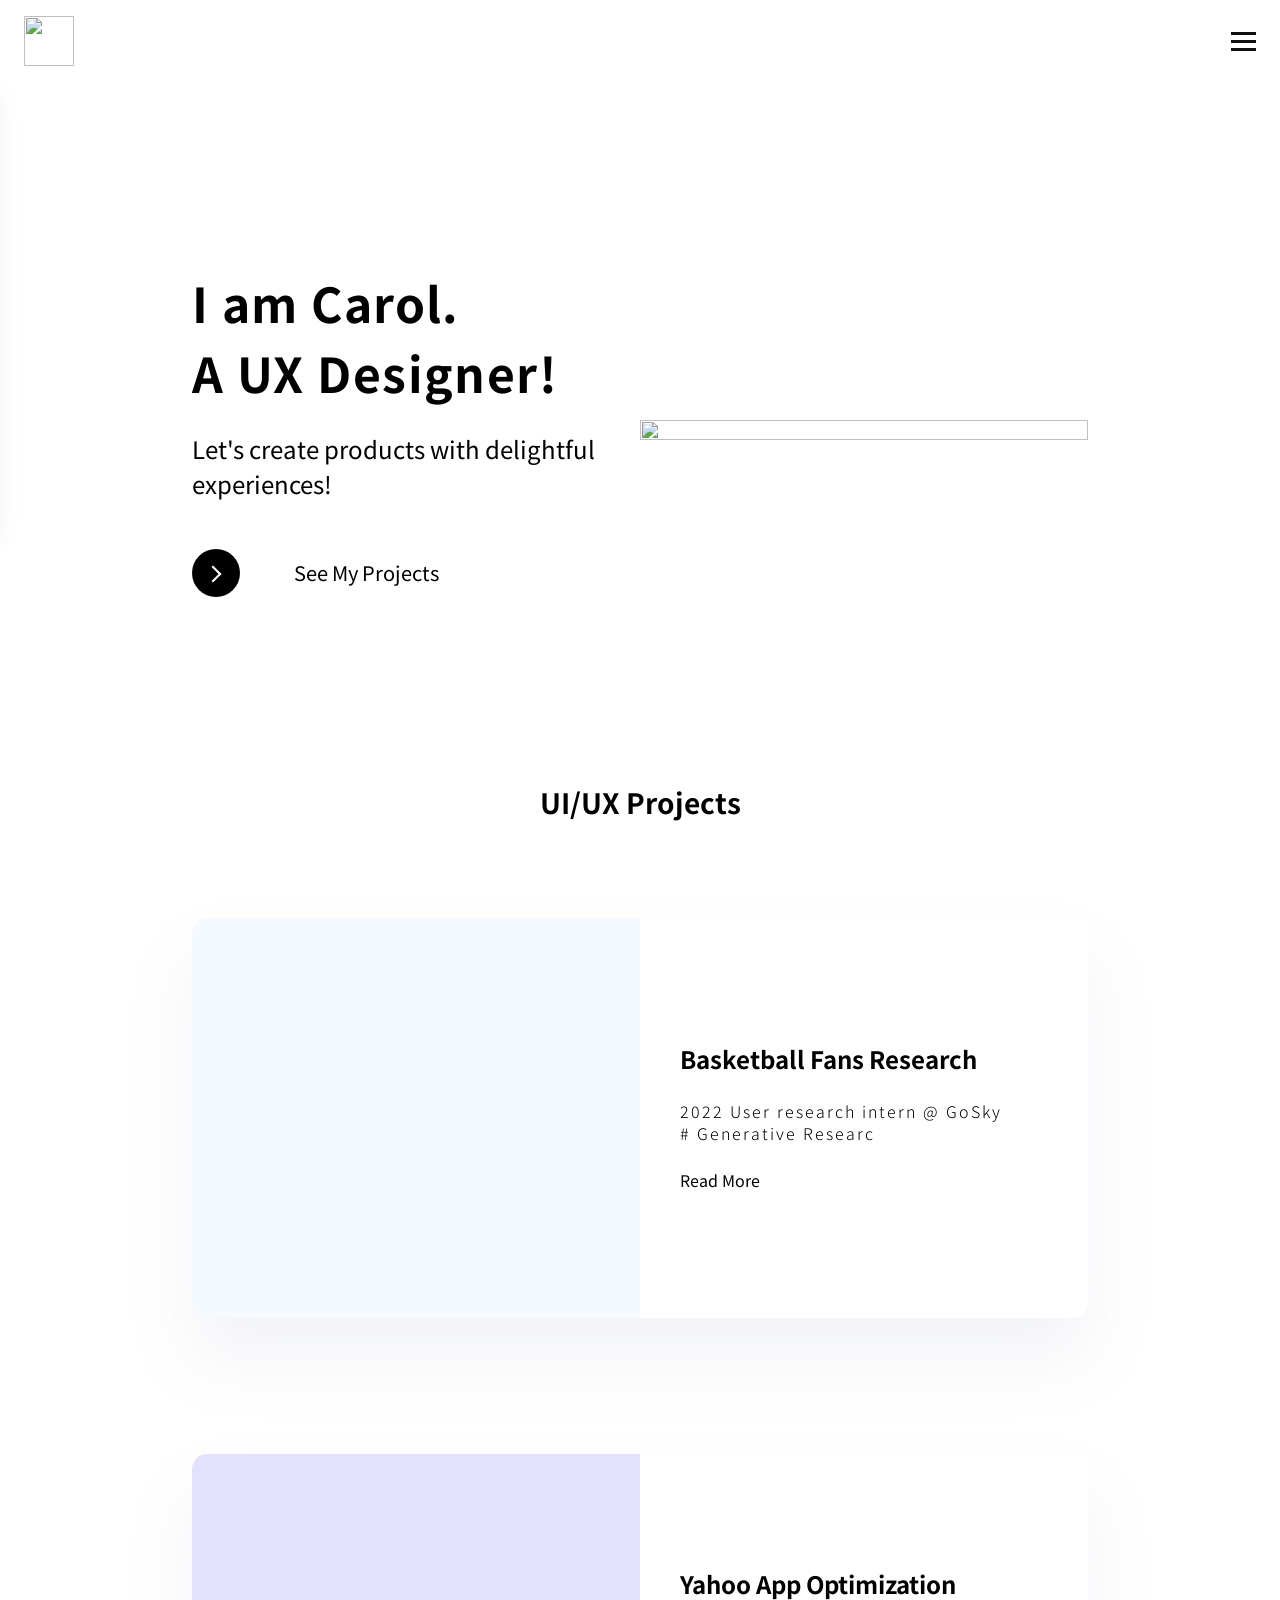
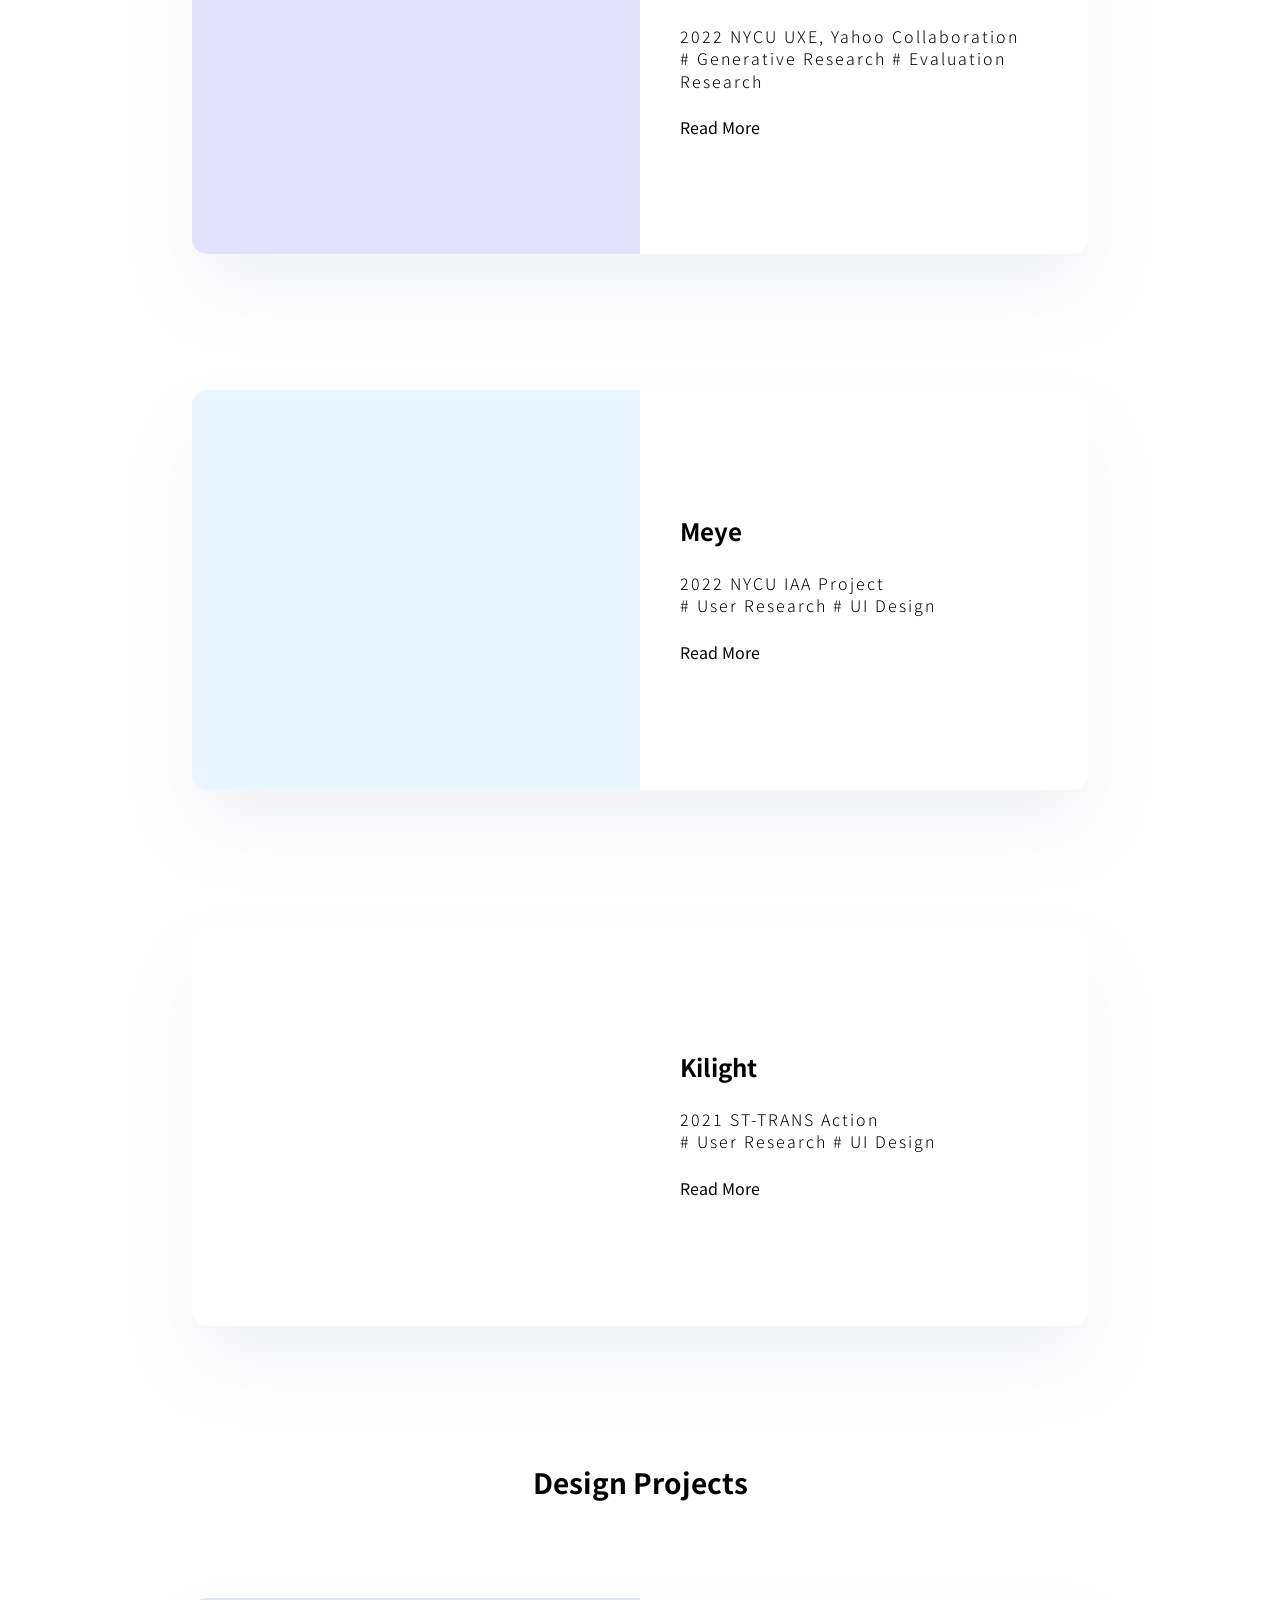
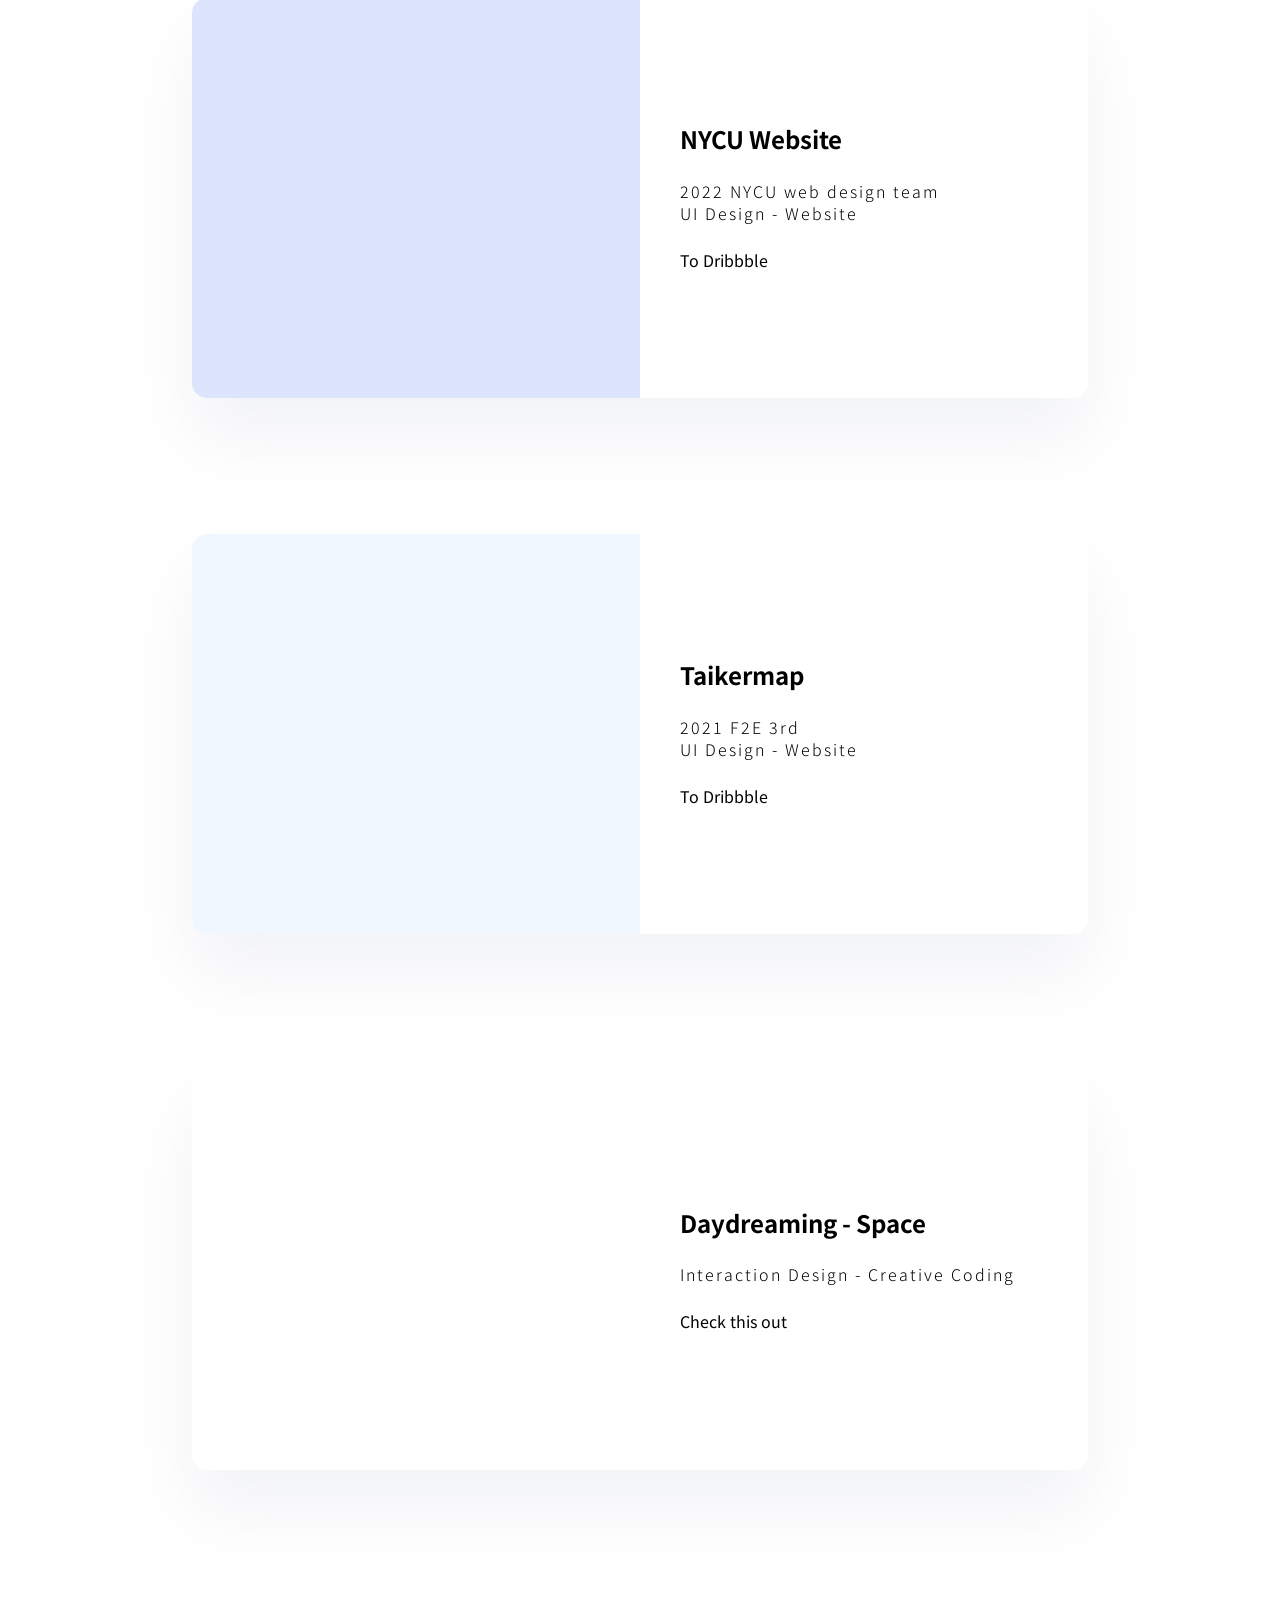
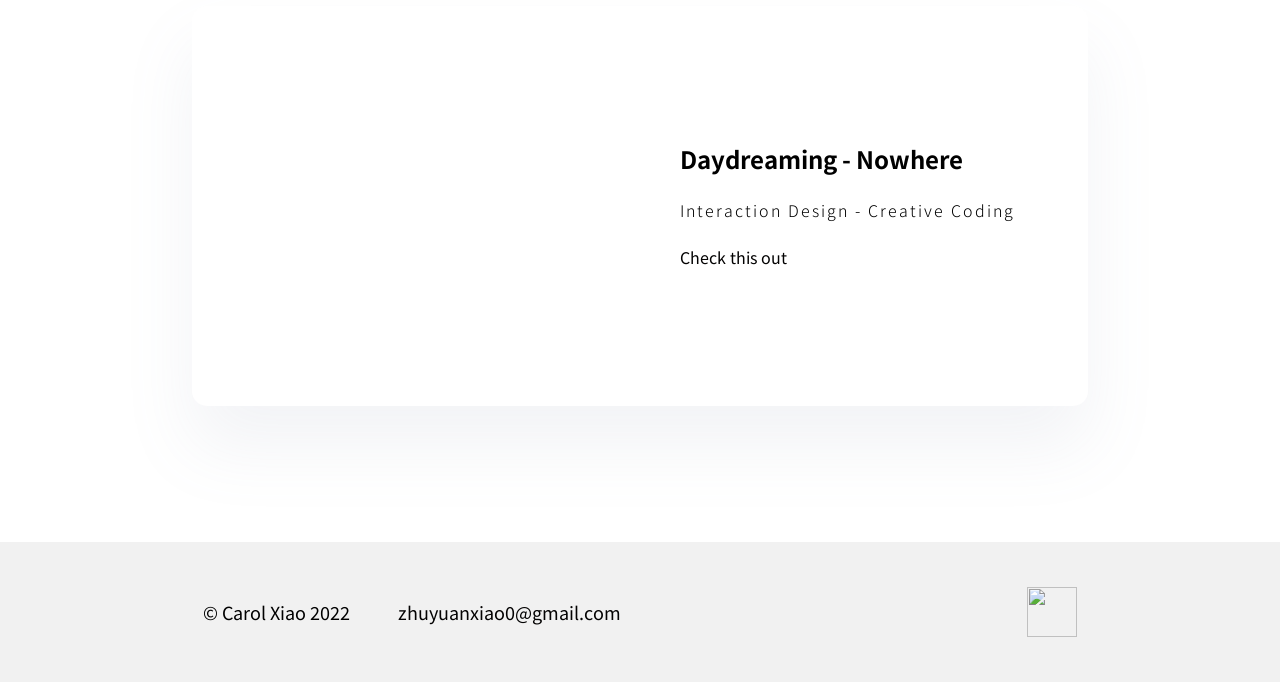
==== commit ba58a373: "Update" ====
--- a/docs/index.html
+++ b/docs/index.html
@@ -76,8 +76,7 @@
         I am Carol.<br />A UX Designer!
       </p>
       <p class="nameBriefing">
-        I enjoy creating delightful,<br />
-        human-centered digital experiences.
+        Let's create products with delightful experiences!
       </p>
       <a id="CTA2-link" href="#Works">
         <button class="CTA2">
@@ -105,7 +104,7 @@
       </div>
       <div class="description">
         <h1>Basketball Fans Research</h1>
-        <h2>User research - Chatbot<br/>2022 User research intern @ GoSky</h2>
+        <h2>2022 User research intern @ GoSky<br/># Generative Researc</h2>
         <p class="read-more">
           <a href="GoSky_app.html">Read More</a>
         </p>
@@ -119,7 +118,7 @@
       </div>
       <div class="description">
         <h1>Yahoo App Optimization</h1>
-        <h2>User research - Mobile app<br/>2022 NYCU UXE, Yahoo Collaboration</h2>
+        <h2>2022 NYCU UXE, Yahoo Collaboration<br/># Generative Research # Evaluation Research</h2>
         <p class="read-more">
           <a href="Yahoo_app.html">Read More</a>
         </p>
@@ -133,7 +132,7 @@
       </div>
       <div class="description">
         <h1>Meye</h1>
-        <h2>UI/UX Design - Desktop Widget<br />2022 NYCU IAA Project</h2>
+        <h2>2022 NYCU IAA Project<br /># User Research # UI Design </h2>
         <p class="read-more">
           <a href="Meye.html">Read More</a>
         </p>
@@ -147,7 +146,7 @@
       </div>
       <div class="description">
         <h1>Kilight</h1>
-        <h2>UI/UX Design - Mobile AR App<br />2021 ST-TRANS Action</h2>
+        <h2>2021 ST-TRANS Action<br /># User Research # UI Design </h2>
         <p class="read-more">
           <a href="Kilight.html">Read More</a>
         </p>
@@ -177,7 +176,7 @@
       </div>
       <div class="description">
         <h1>NYCU Website</h1>
-        <h2>UI Design - Website<br>2022 NYCU web design team</h2>
+        <h2>2022 NYCU web design team<br>UI Design - Website</h2>
         <p class="read-more">
           <a href="https://dribbble.com/shots/18249312-School-website" target="_blank">To Dribbble</a>
         </p>
@@ -191,7 +190,7 @@
       </div>
       <div class="description">
         <h1>Taikermap</h1>
-        <h2>UI Design - Website<br>2021 F2E 3rd</h2>
+        <h2>2021 F2E 3rd<br>UI Design - Website</h2>
         <p class="read-more">
           <a href="https://dribbble.com/shots/18231547-Map-Editor" target="_blank">To Dribbble</a>
         </p>
--- a/docs/myPortfolio.css
+++ b/docs/myPortfolio.css
@@ -285,7 +285,10 @@
 
   /**/
   .nameBriefing {
-    display: none;
+    font-size: 10px;
+    margin-top: 12px;
+    width: auto;
+    /* display: none; */
   }
 
   /**/
@@ -570,7 +573,7 @@
   .nameBriefing {
     font-size: 20px;
     width: auto;
-    margin-top: 48px;
+    margin-top: 16px;
   }
 
   /**/
@@ -940,7 +943,7 @@
   .nameBriefing {
     font-size: 24px;
     width: auto;
-    margin-top: 48px;
+    margin-top: 24px;
   }
 
   .projectsTitle {
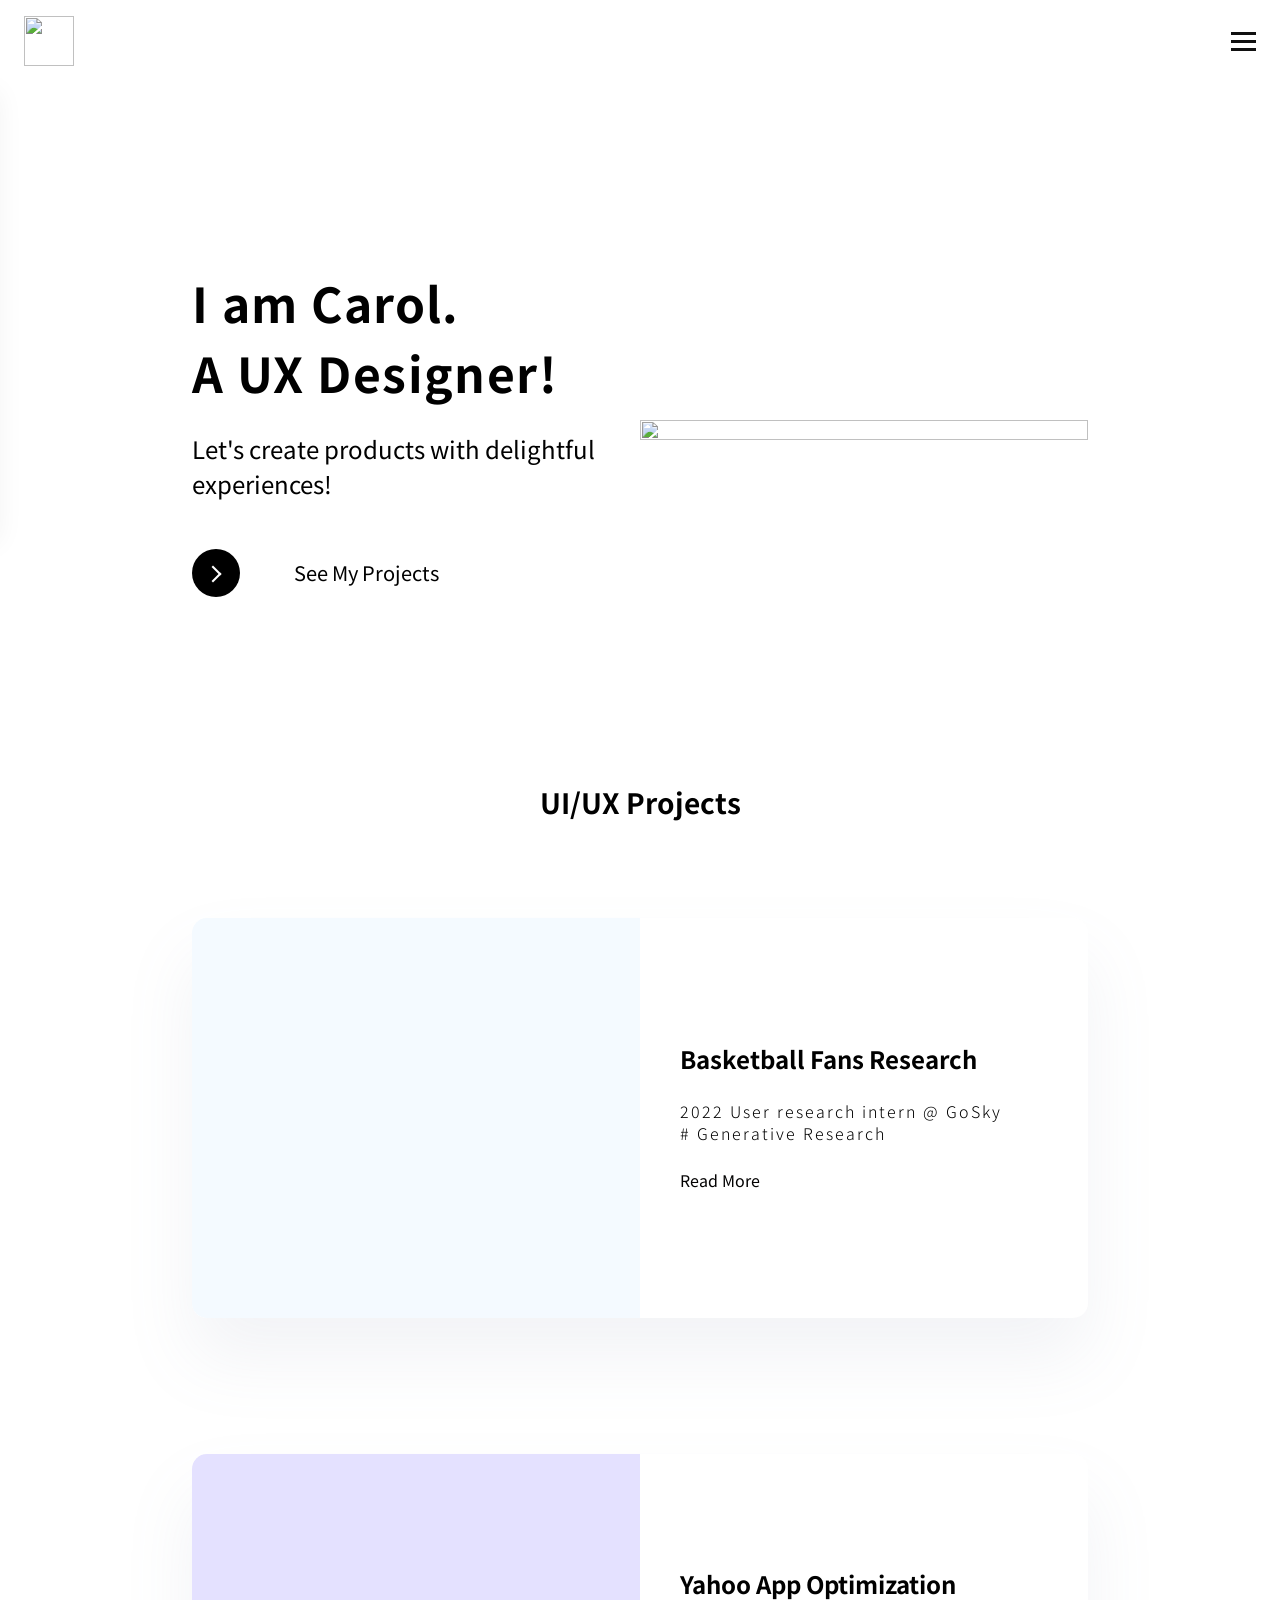
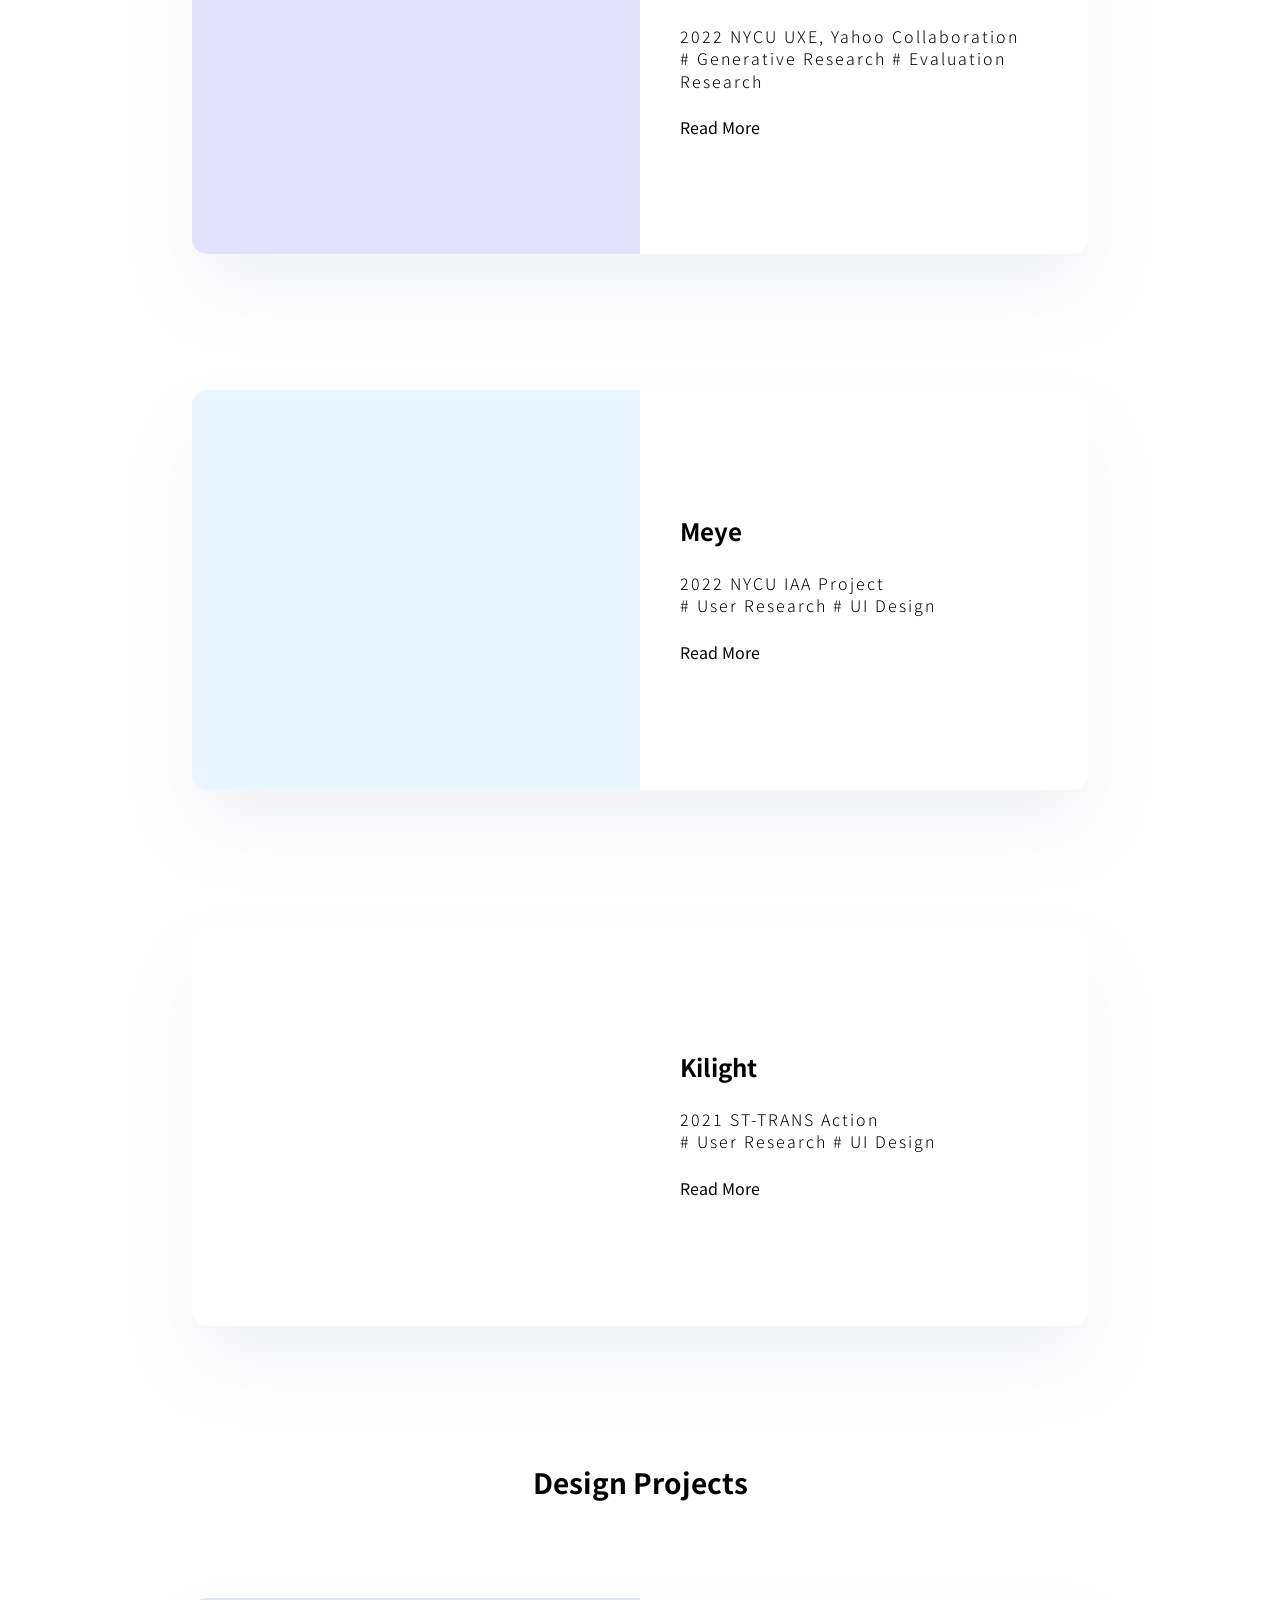
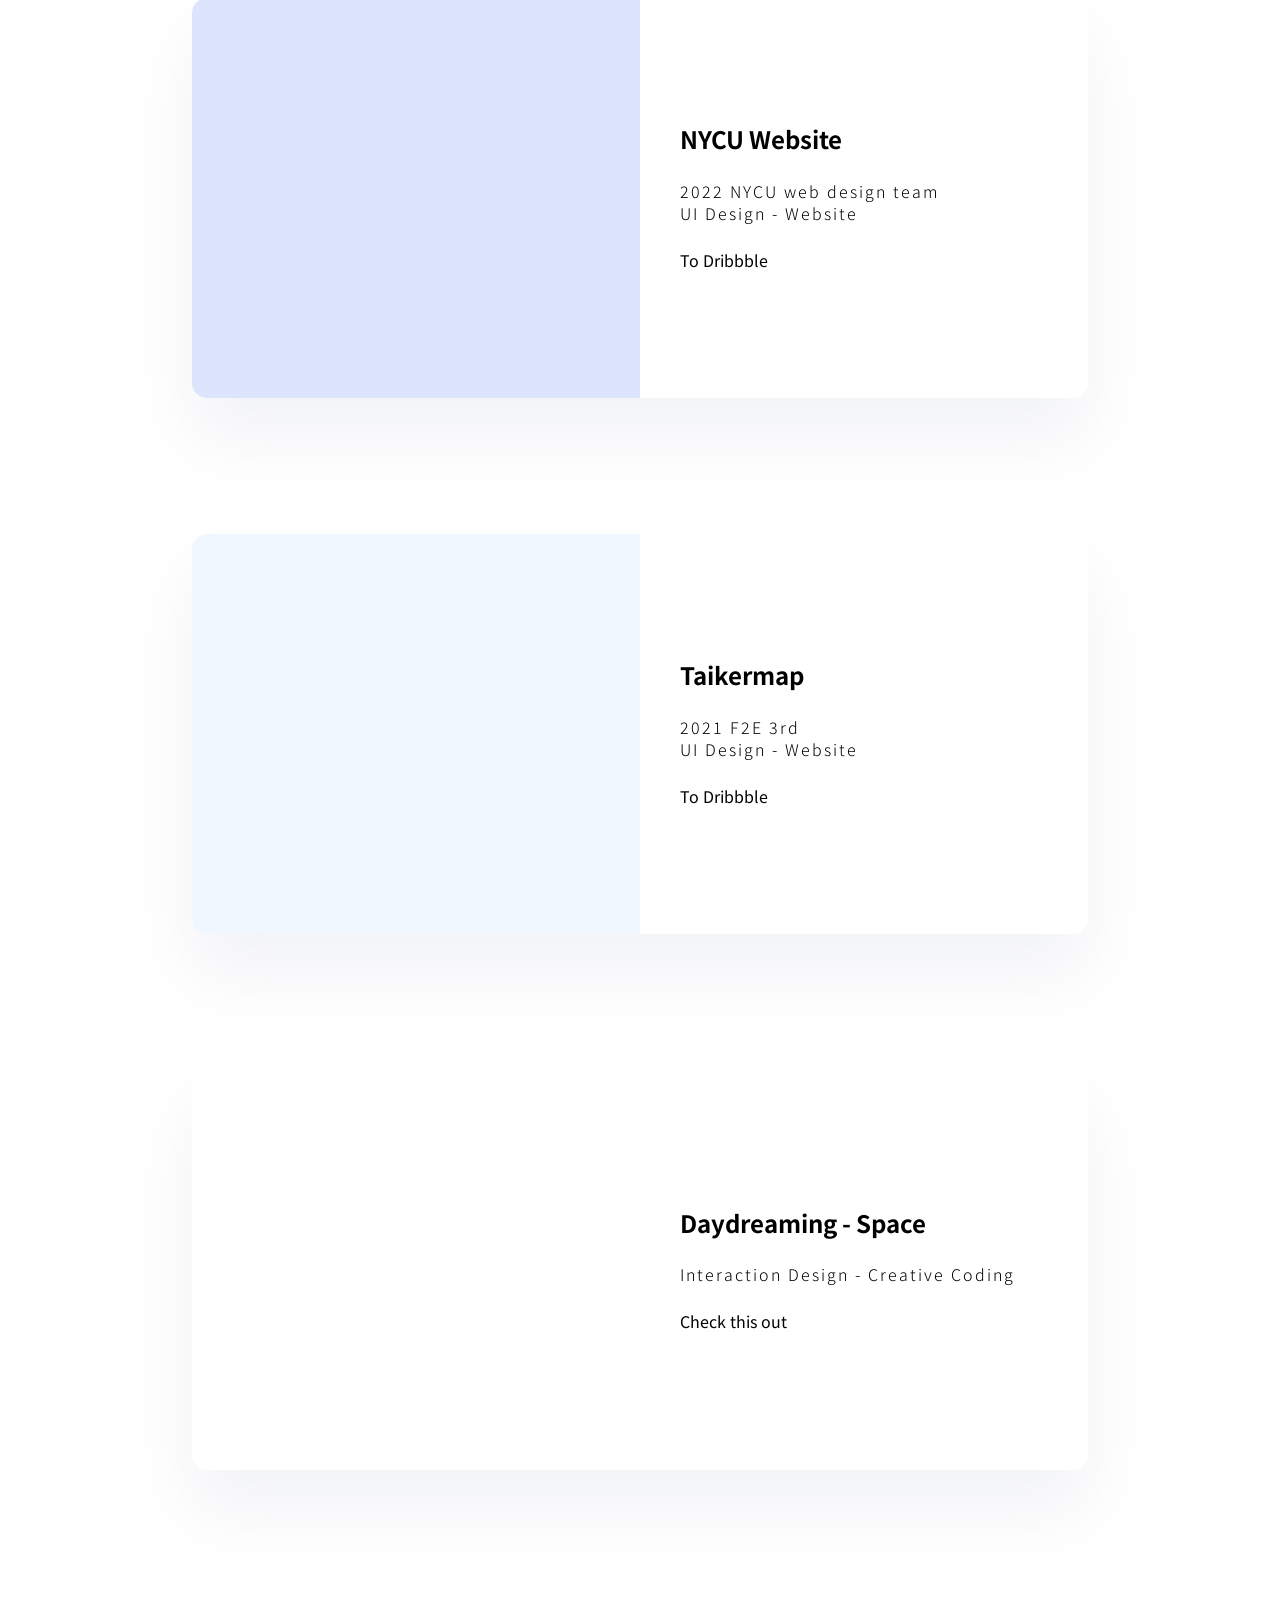
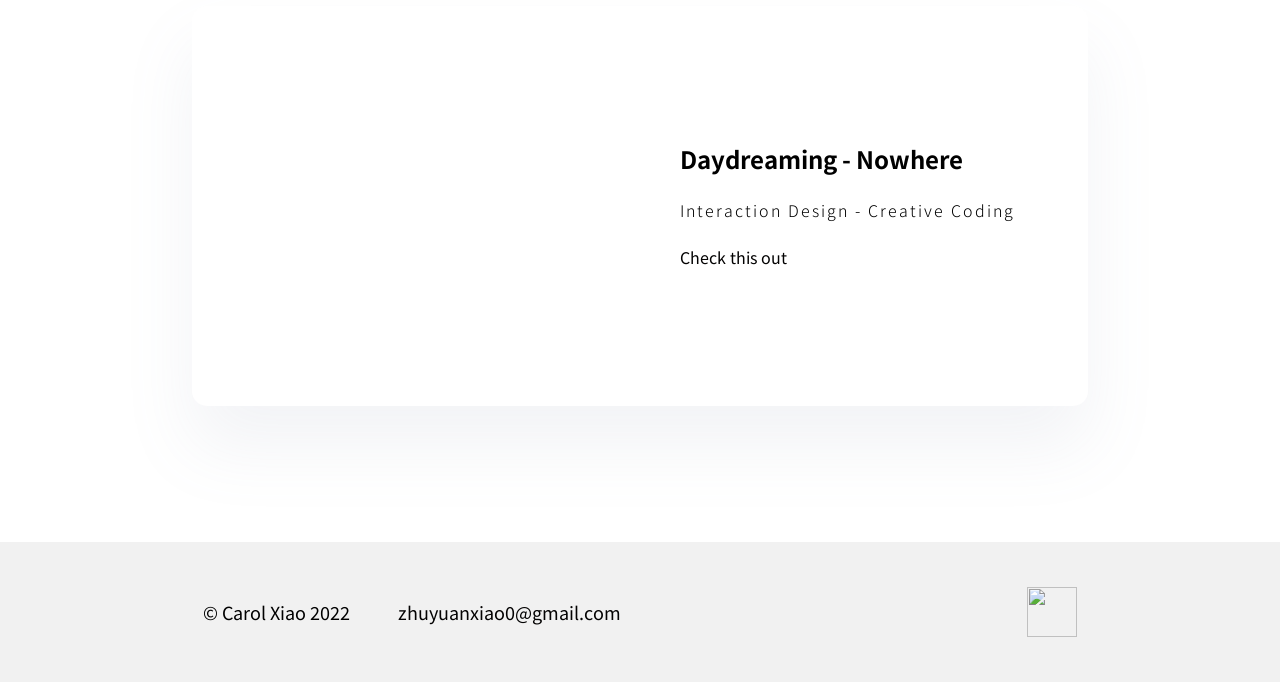
==== commit 84bd11e3: "resume update" ====
--- a/docs/index.html
+++ b/docs/index.html
@@ -51,7 +51,7 @@
           <a class="nav-link" href="about.html">About</a>
         </li>
         <li class="nav-item">
-          <a class="nav-link" href="https://drive.google.com/file/d/1lMmcZGMxt4HpkdZCqqecUzVyzg5UcU9G/view?usp=sharing"
+          <a class="nav-link" href="https://drive.google.com/file/d/1b-pdolS25NlSffBLiHRL5SbSaHO4I76l/view"
             target="_blank">Resume</a>
         </li>
         <li class="CTA nav-item">
@@ -104,7 +104,7 @@
       </div>
       <div class="description">
         <h1>Basketball Fans Research</h1>
-        <h2>2022 User research intern @ GoSky<br/># Generative Researc</h2>
+        <h2>2022 User research intern @ GoSky<br/># Generative Research</h2>
         <p class="read-more">
           <a href="GoSky_app.html">Read More</a>
         </p>
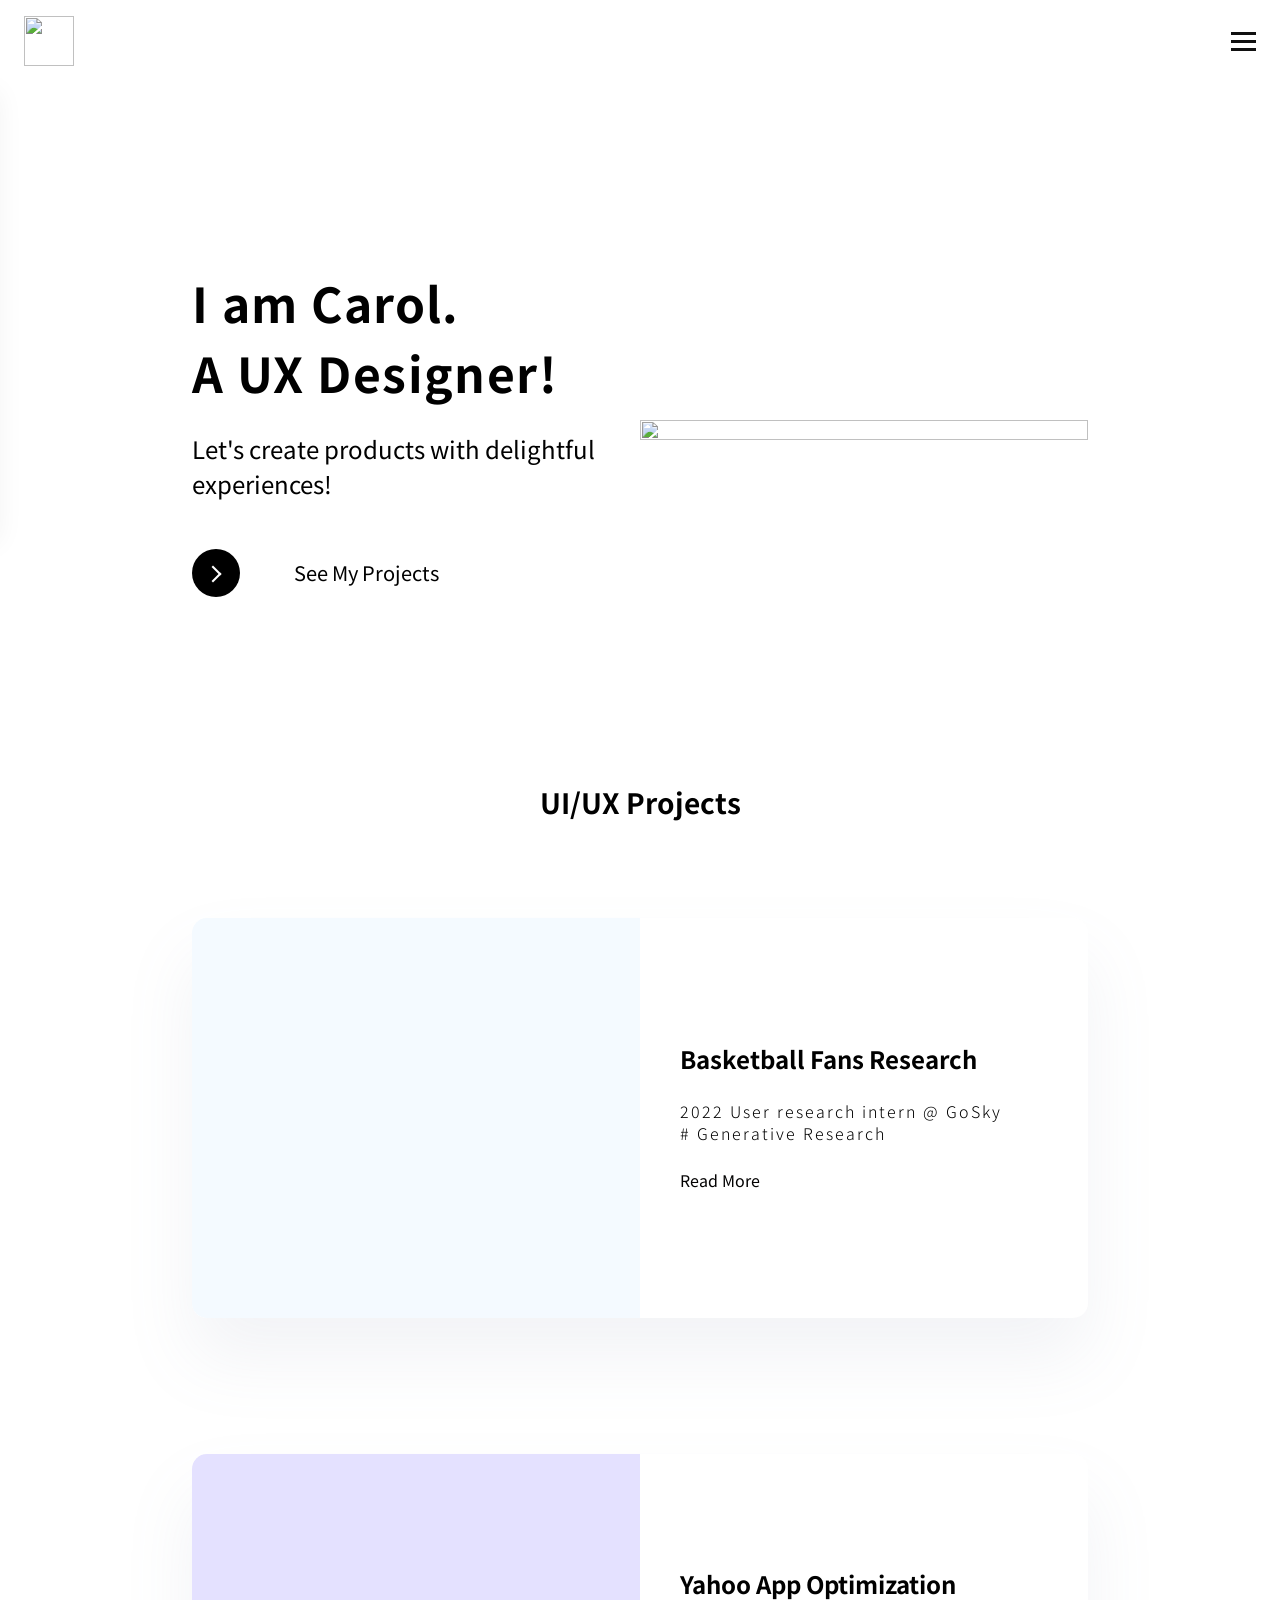
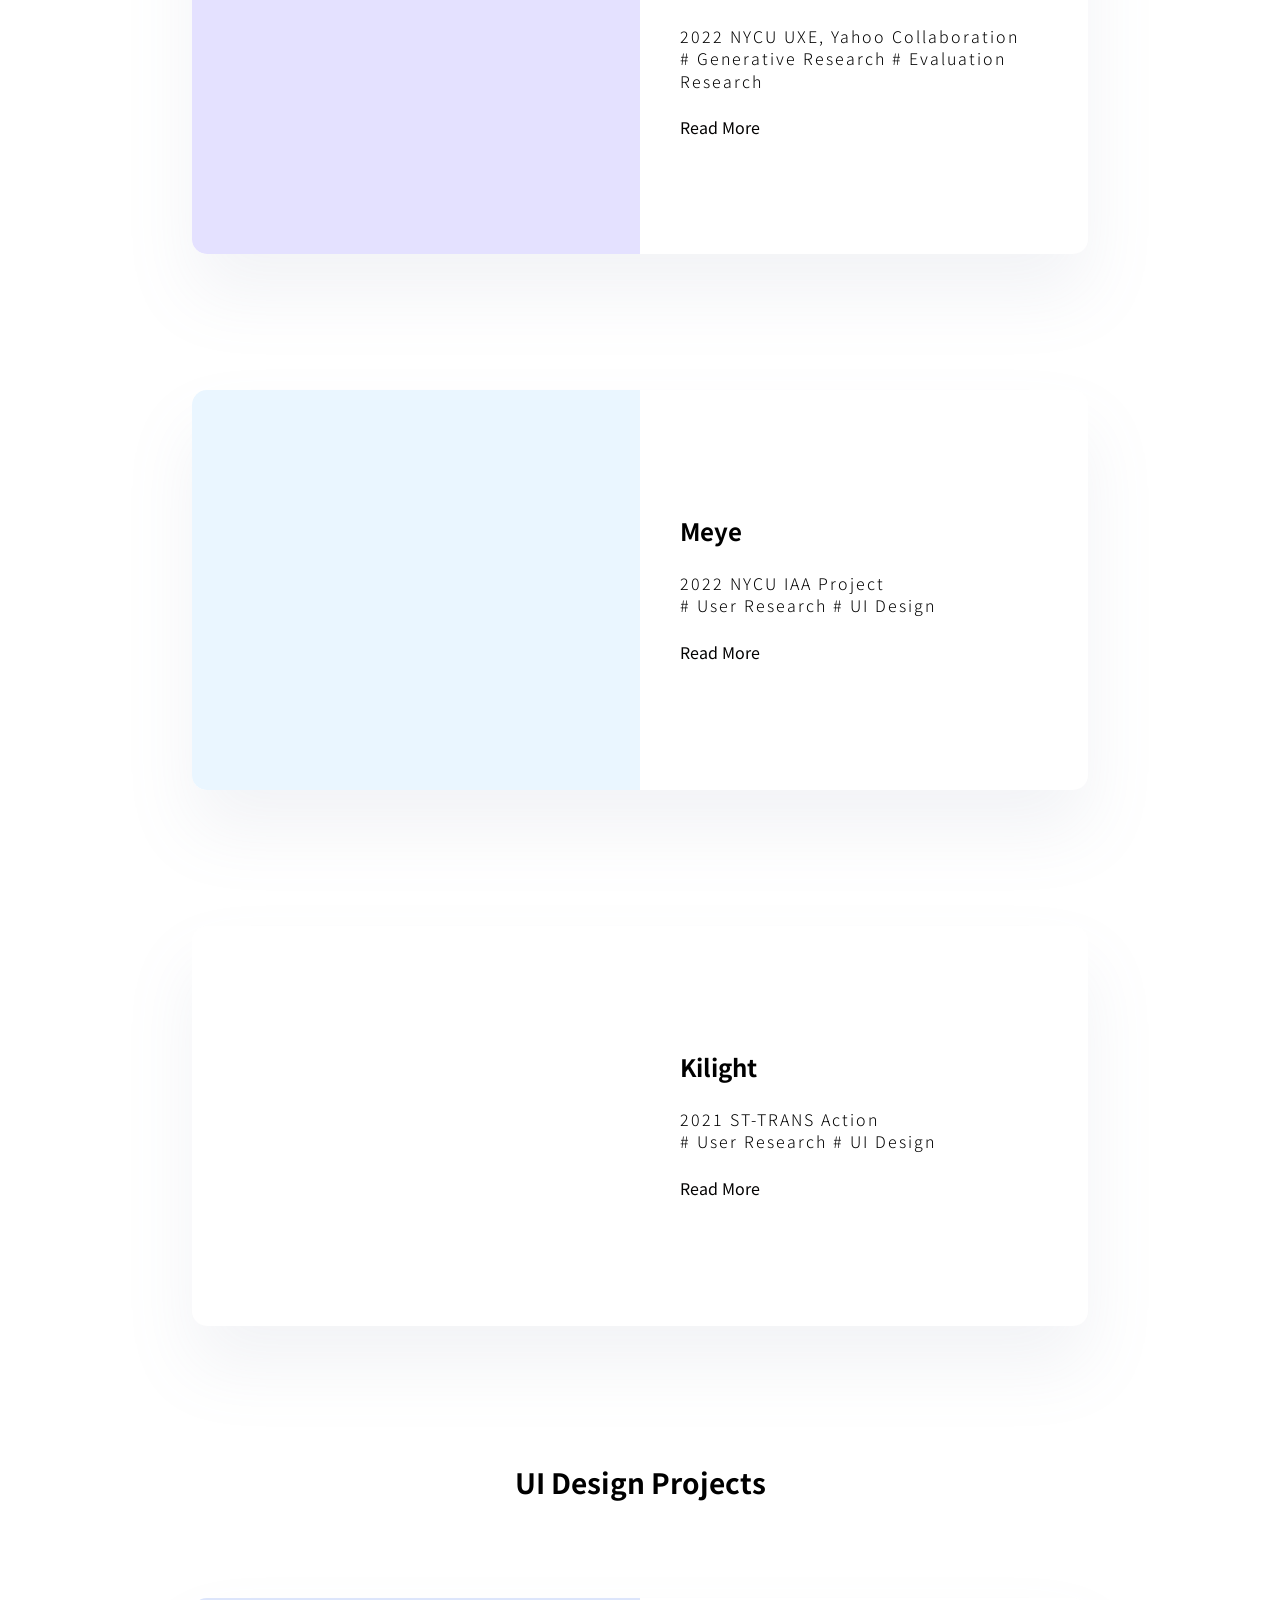
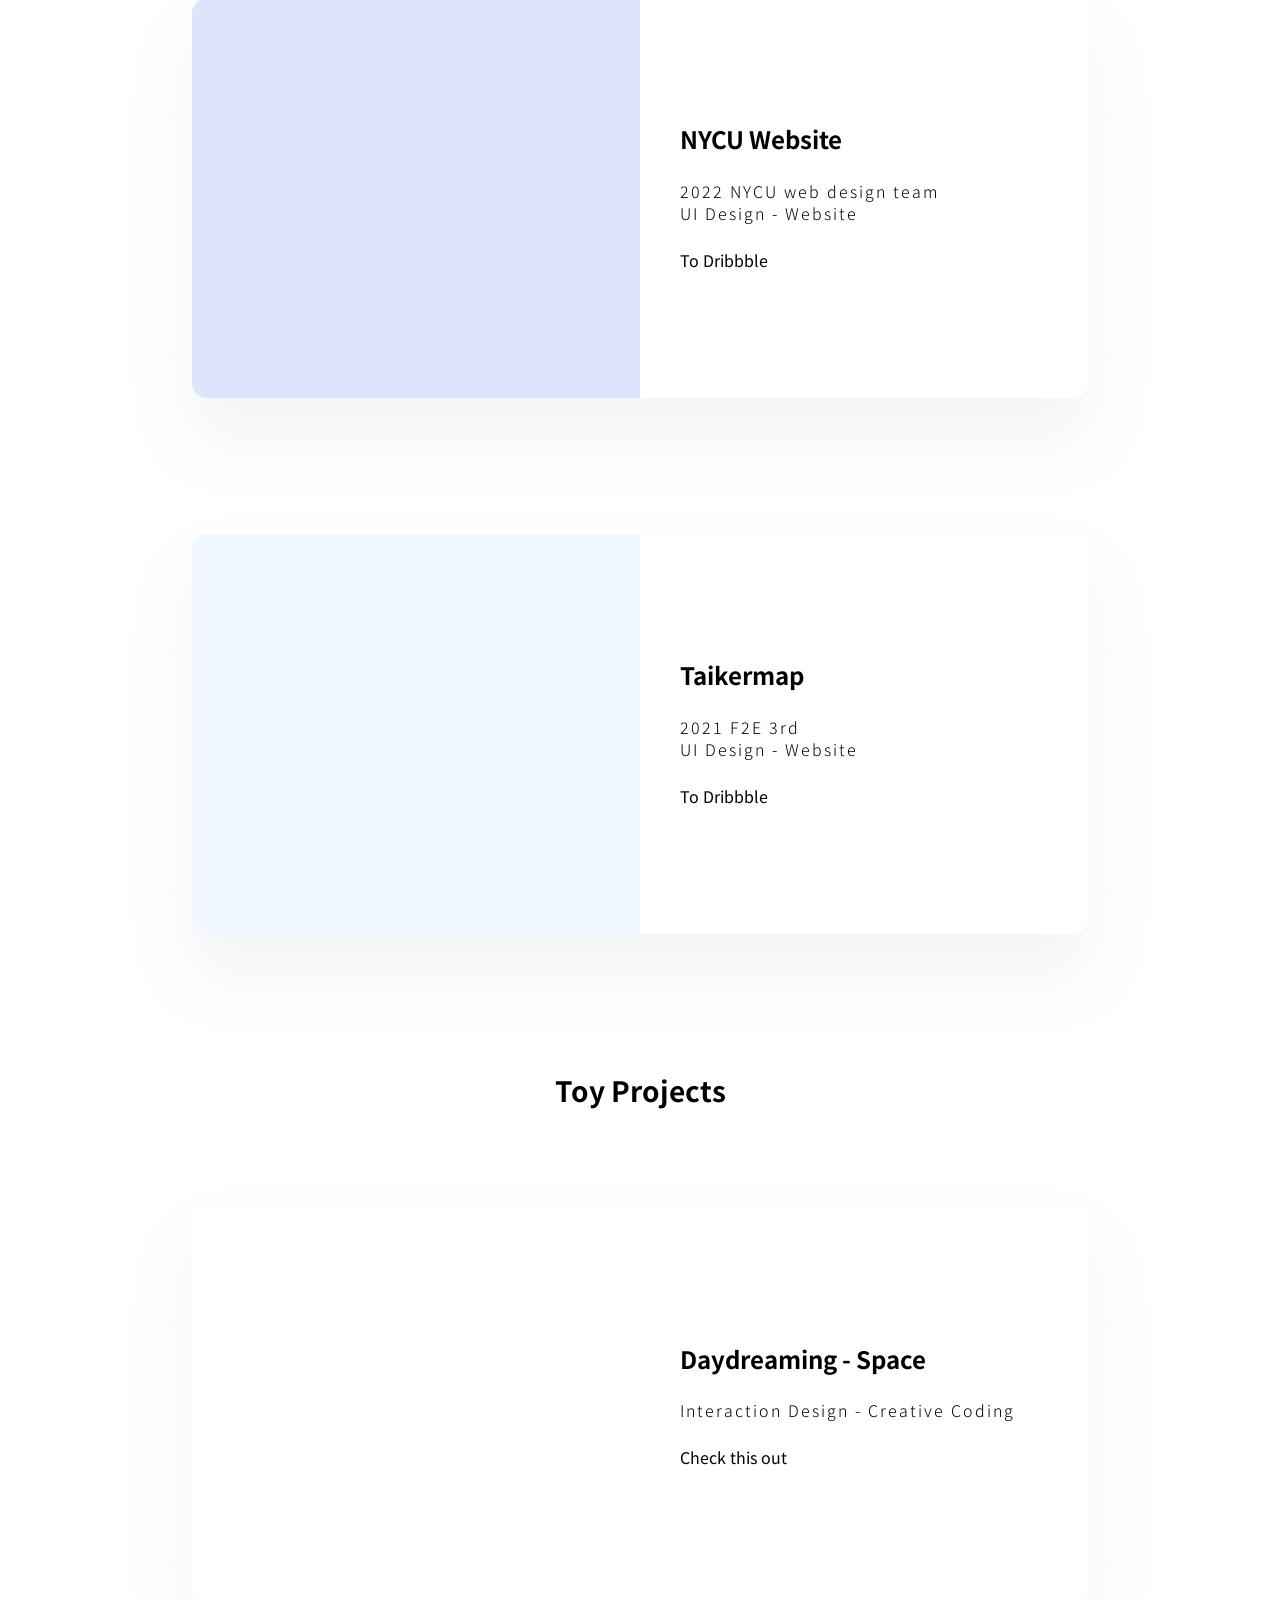
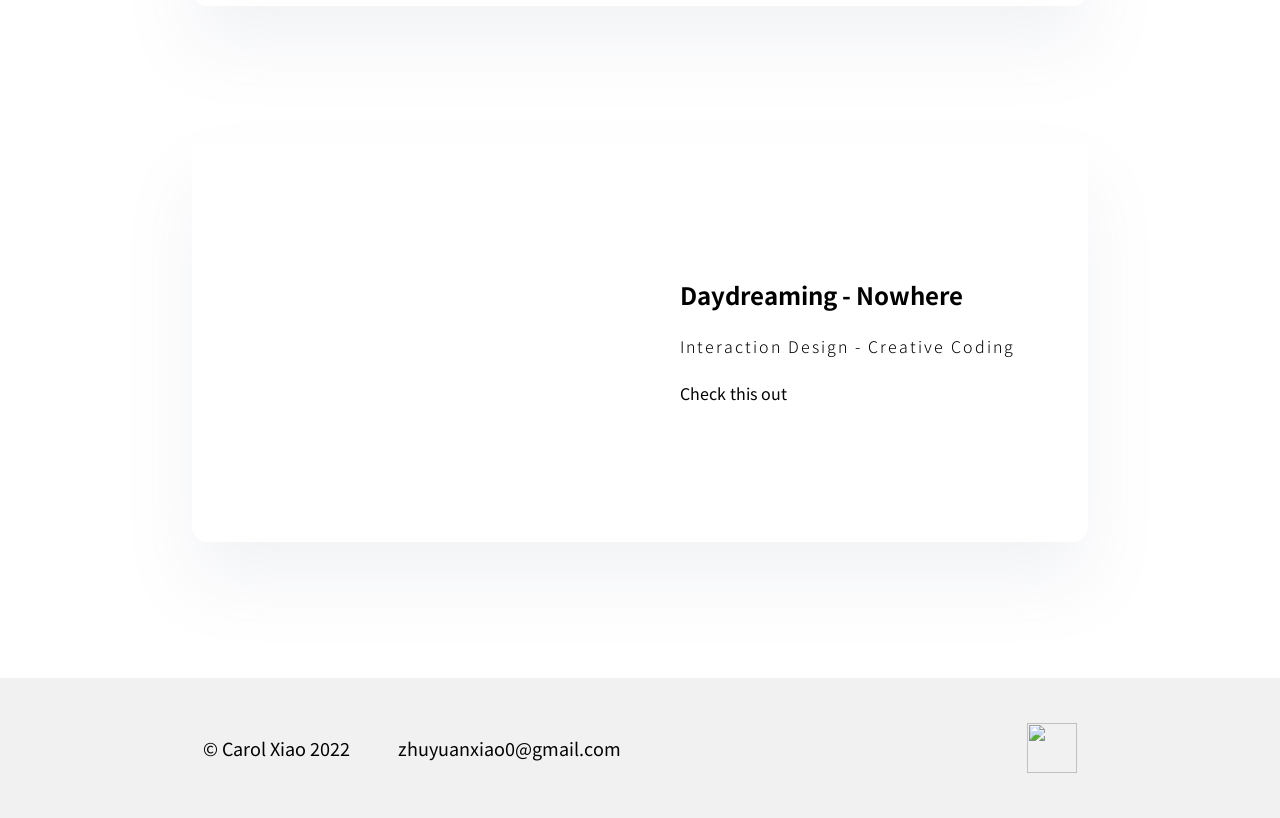
==== commit e1a13aa6: "update" ====
--- a/docs/index.html
+++ b/docs/index.html
@@ -167,7 +167,7 @@
       </div>
     </div> -->
 
-    <h3 class="projectsTitle">Design Projects</h3>
+    <h3 class="projectsTitle">UI Design Projects</h3>
 
     <div class="blog-card" style="cursor:pointer;" onclick="window.open('https://dribbble.com/shots/18249312-School-website');">
       <div class="meta">
@@ -196,6 +196,8 @@
         </p>
       </div>
     </div>
+
+    <h3 class="projectsTitle">Toy Projects</h3>
 
     <div class="blog-card" style="cursor:pointer;" onclick="location.href= 'Space.html'; ">
       <div class="meta">
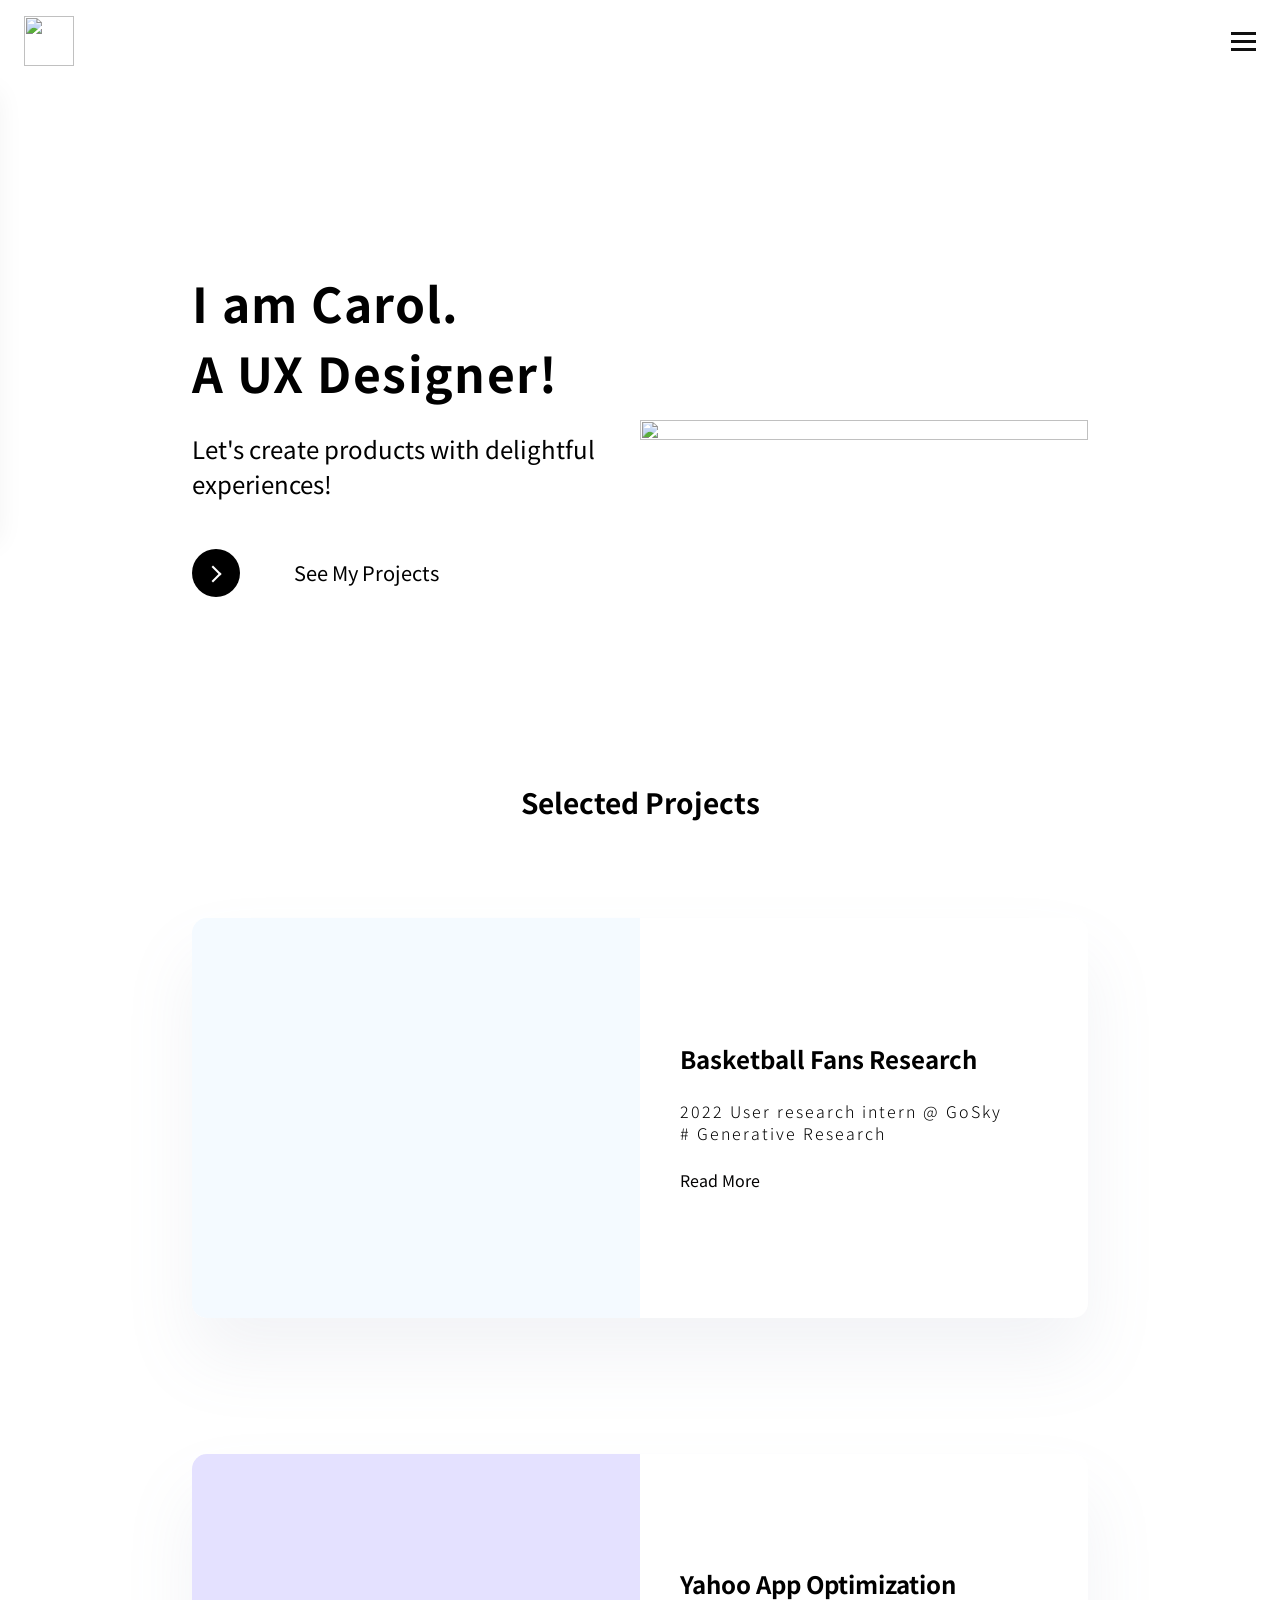
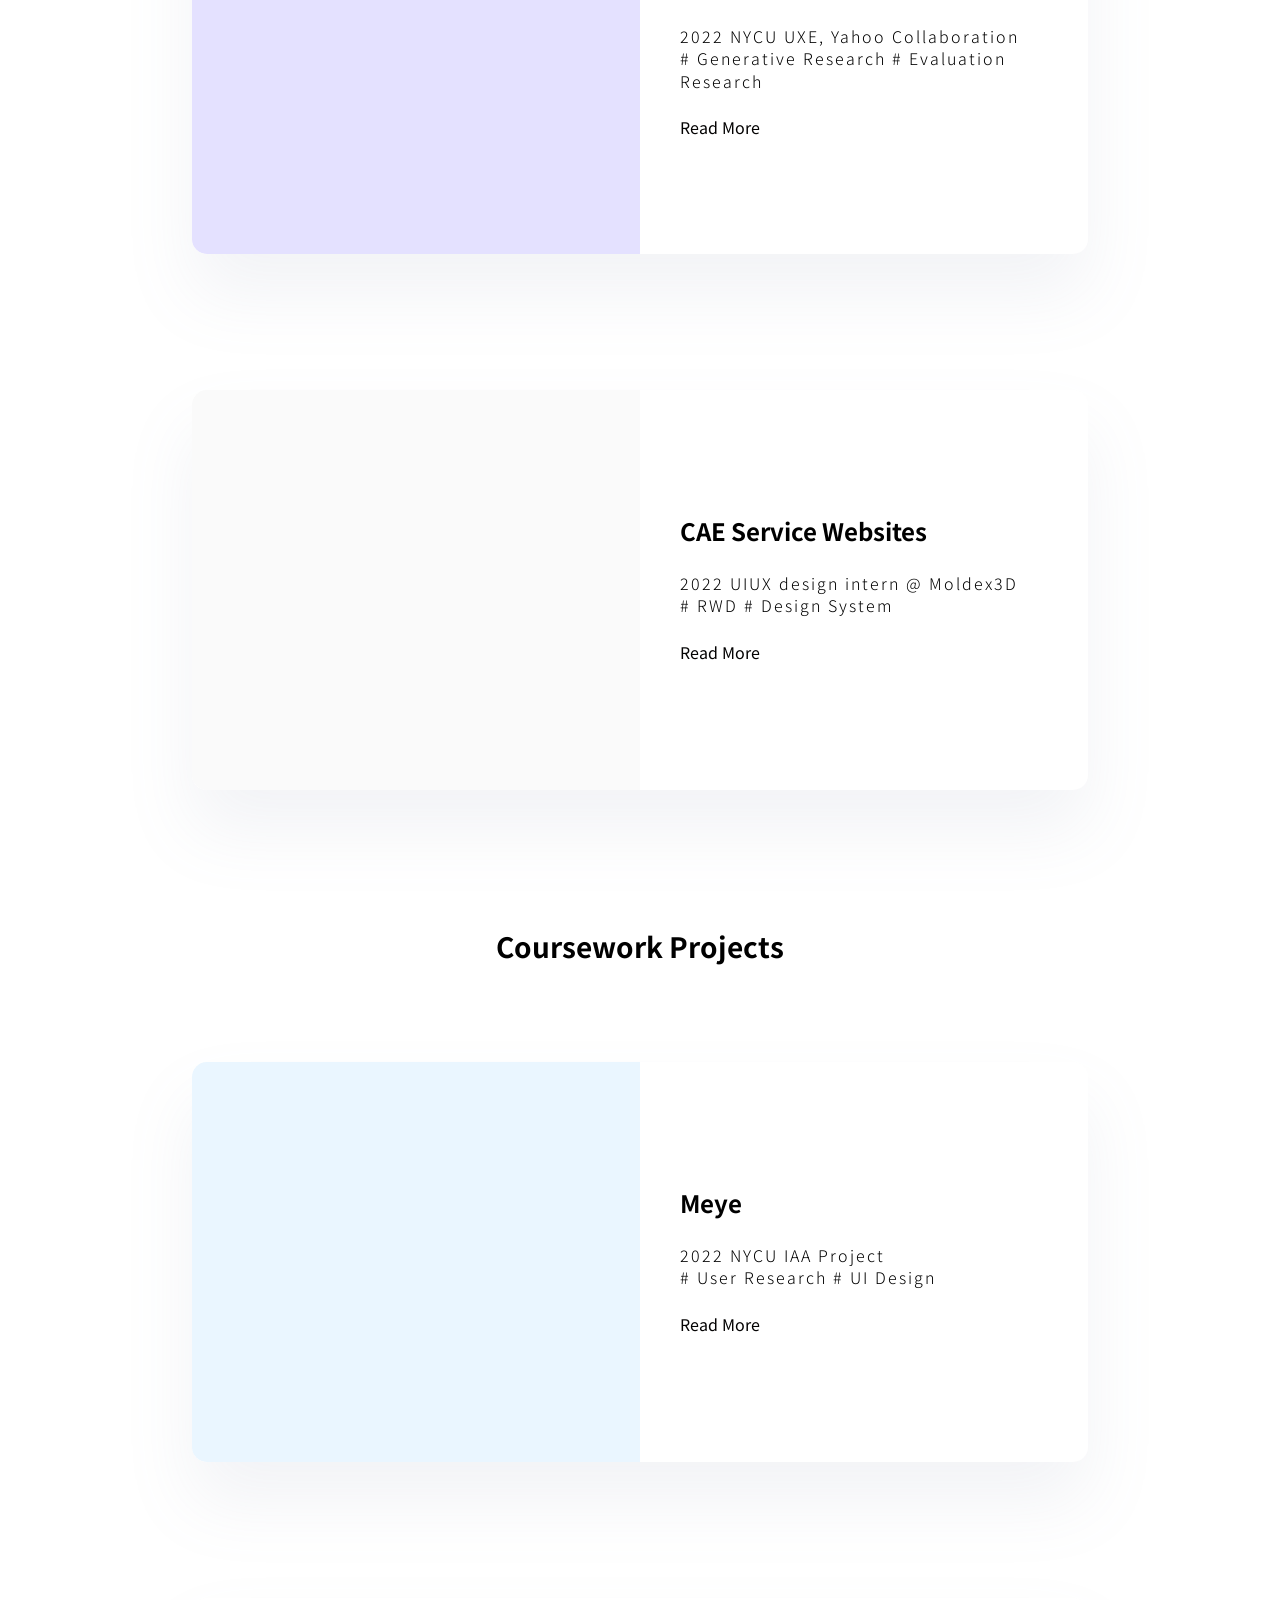
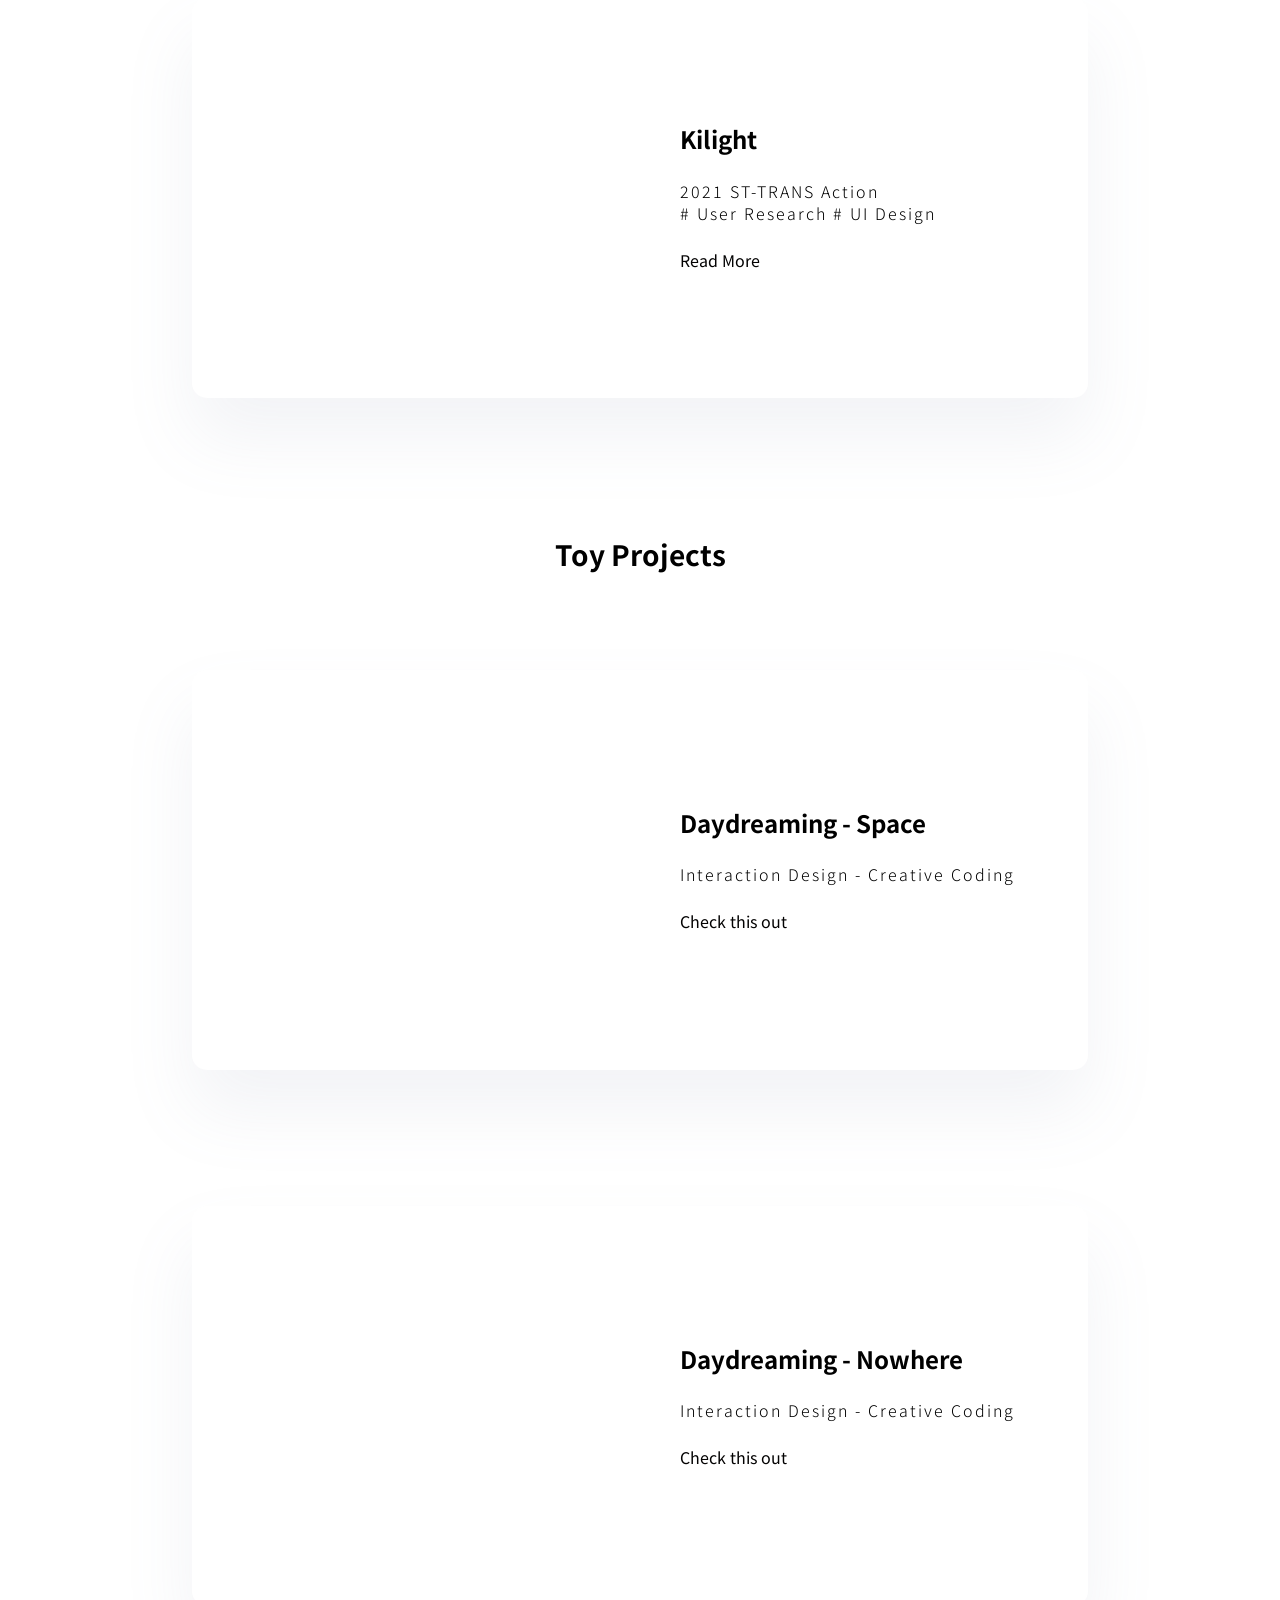
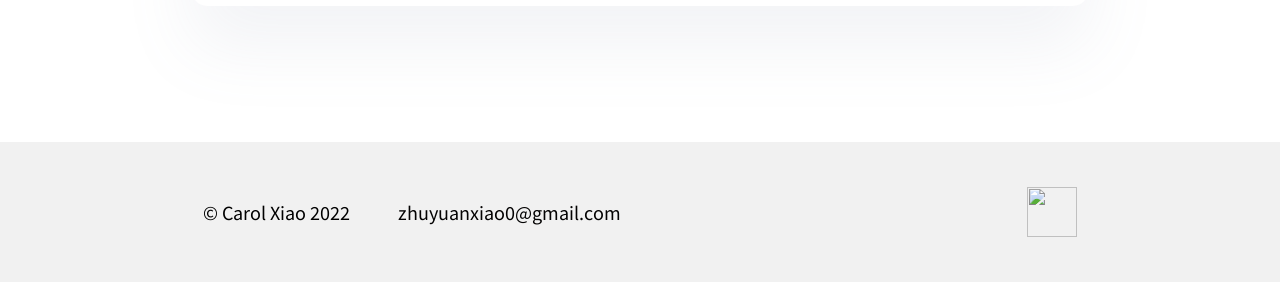
==== commit f2d320ae: "update" ====
--- a/docs/index.html
+++ b/docs/index.html
@@ -94,7 +94,7 @@
 
   <article>
     <div id="Works"></div>
-    <h3 class="projectsTitle" >UI/UX Projects</h3>
+    <h3 class="projectsTitle" >Selected Projects</h3>
 
     <div class="blog-card" style="cursor:pointer;" onclick="location.href='GoSky.html'" >
 
@@ -125,6 +125,24 @@
       </div>
     </div>
 
+
+   
+    <div class="blog-card" style="cursor:pointer;" onclick="location.href='Moldex3D.html'">
+      <div class="meta">
+        <div class="photowBG"
+          style="background-image: url(https://i.imgur.com/JdNyz1U.jpg); background-color: #FAFAFA;"></div>
+      </div>
+      <div class="description">
+        <h1>CAE Service Websites</h1>
+        <h2>2022 UIUX design intern @ Moldex3D<br/># RWD # Design System</h2>
+        <p class="read-more">
+          <a href="Moldex3D.html">Read More</a>
+        </p>
+      </div>
+    </div>
+
+    <h3 class="projectsTitle">Coursework Projects</h3>
+
     <div class="blog-card" style="cursor:pointer;" onclick="location.href='Meye.html'">
       <div class="meta">
         <div class="photowBG"
@@ -153,23 +171,8 @@
       </div>
     </div>
 
-    <!-- <div class="blog-card" style="cursor:pointer;" onclick="location.href='Study_Cat.html'">
-      <div class="description">
-        <h1>Study Cat</h1>
-        <h2>UI/UX Design - ChatBot<br />2020 Line Fresh Hackathon Award</h2>
-        <p class="read-more">
-          <a href="Study_Cat.html">Read More</a>
-        </p>
-      </div>
-      <div class="meta">
-        <div class="photowBG"
-          style="background-image: url(https://i.imgur.com/IWBKJfR.png); background-color: #FFE5B2;"></div>
-      </div>
-    </div> -->
-
-    <h3 class="projectsTitle">UI Design Projects</h3>
-
-    <div class="blog-card" style="cursor:pointer;" onclick="window.open('https://dribbble.com/shots/18249312-School-website');">
+
+    <!-- <div class="blog-card" style="cursor:pointer;" onclick="window.open('https://dribbble.com/shots/18249312-School-website');">
       <div class="meta">
         <div class="photowBG"
           style="background-image: url(https://i.imgur.com/tOr6yXT.png); background-color: #DCE5FB;"></div>
@@ -195,7 +198,7 @@
           <a href="https://dribbble.com/shots/18231547-Map-Editor" target="_blank">To Dribbble</a>
         </p>
       </div>
-    </div>
+    </div> -->
 
     <h3 class="projectsTitle">Toy Projects</h3>
 
